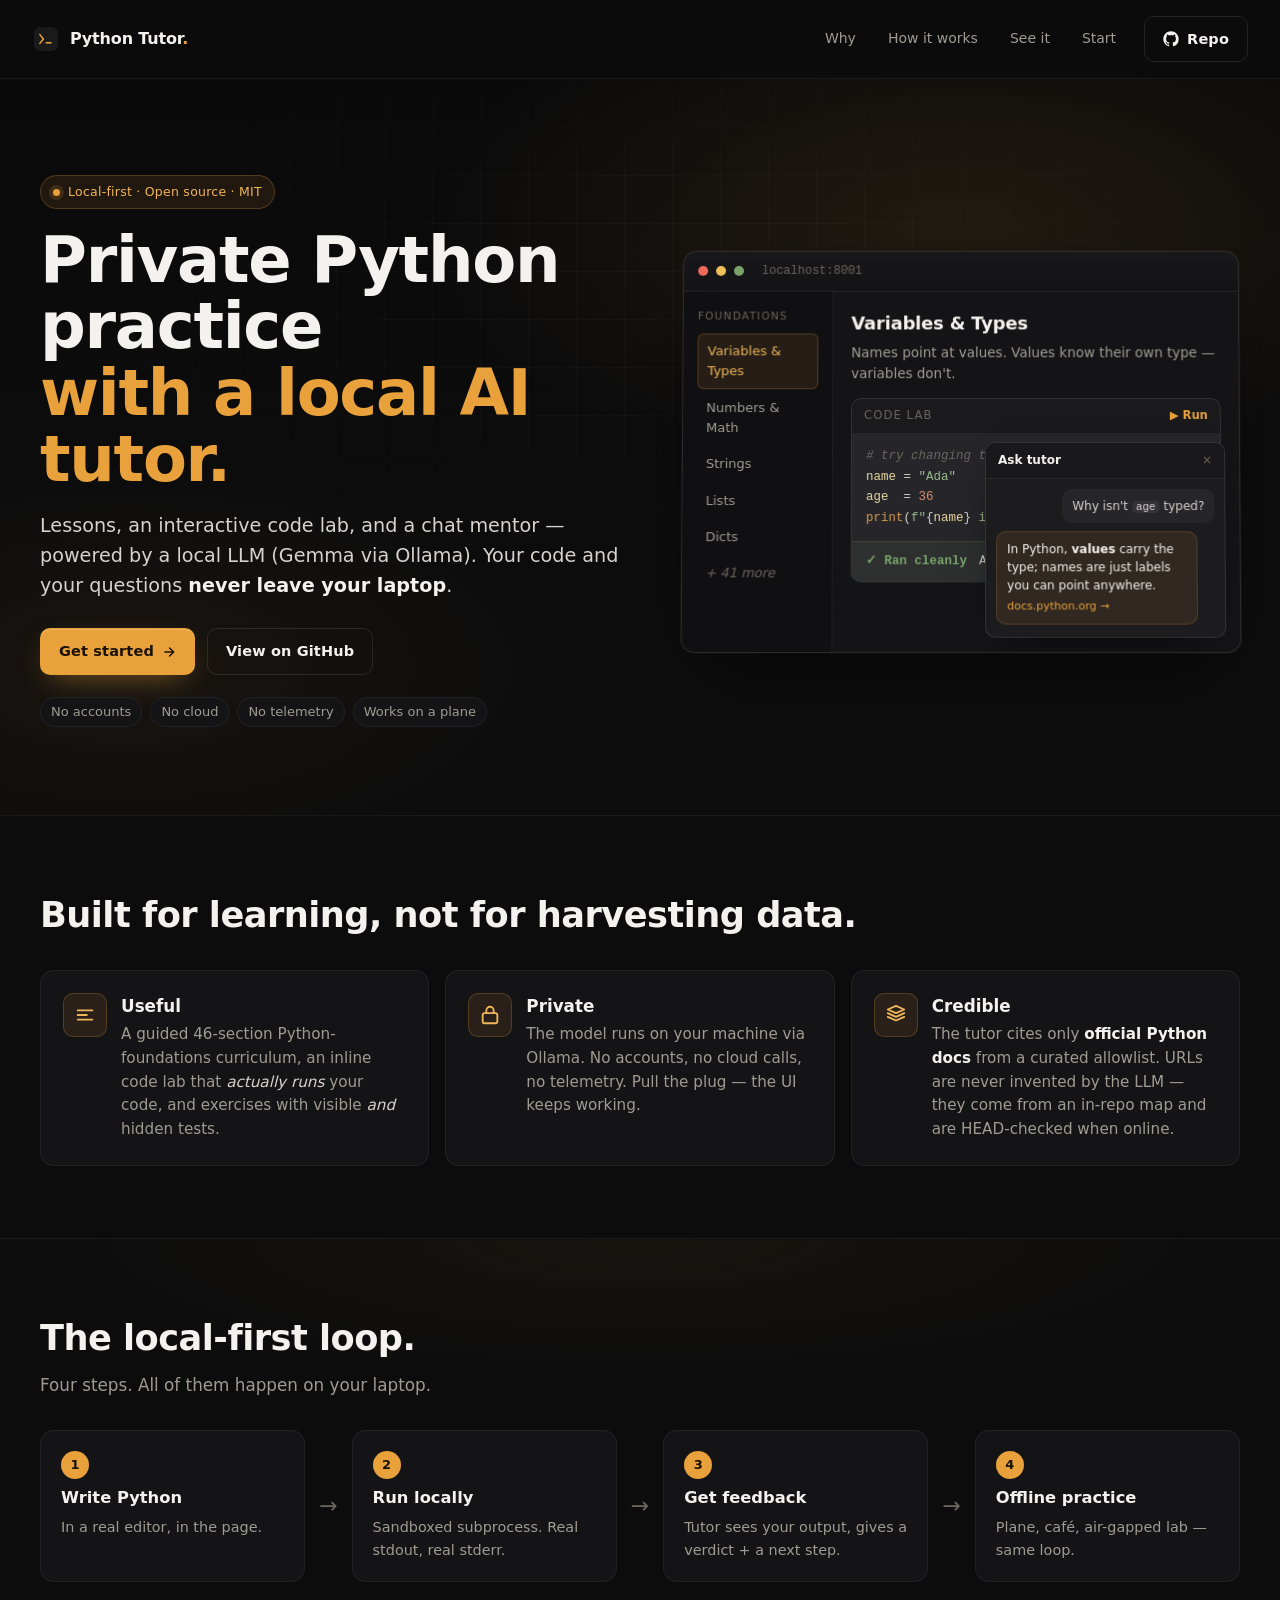
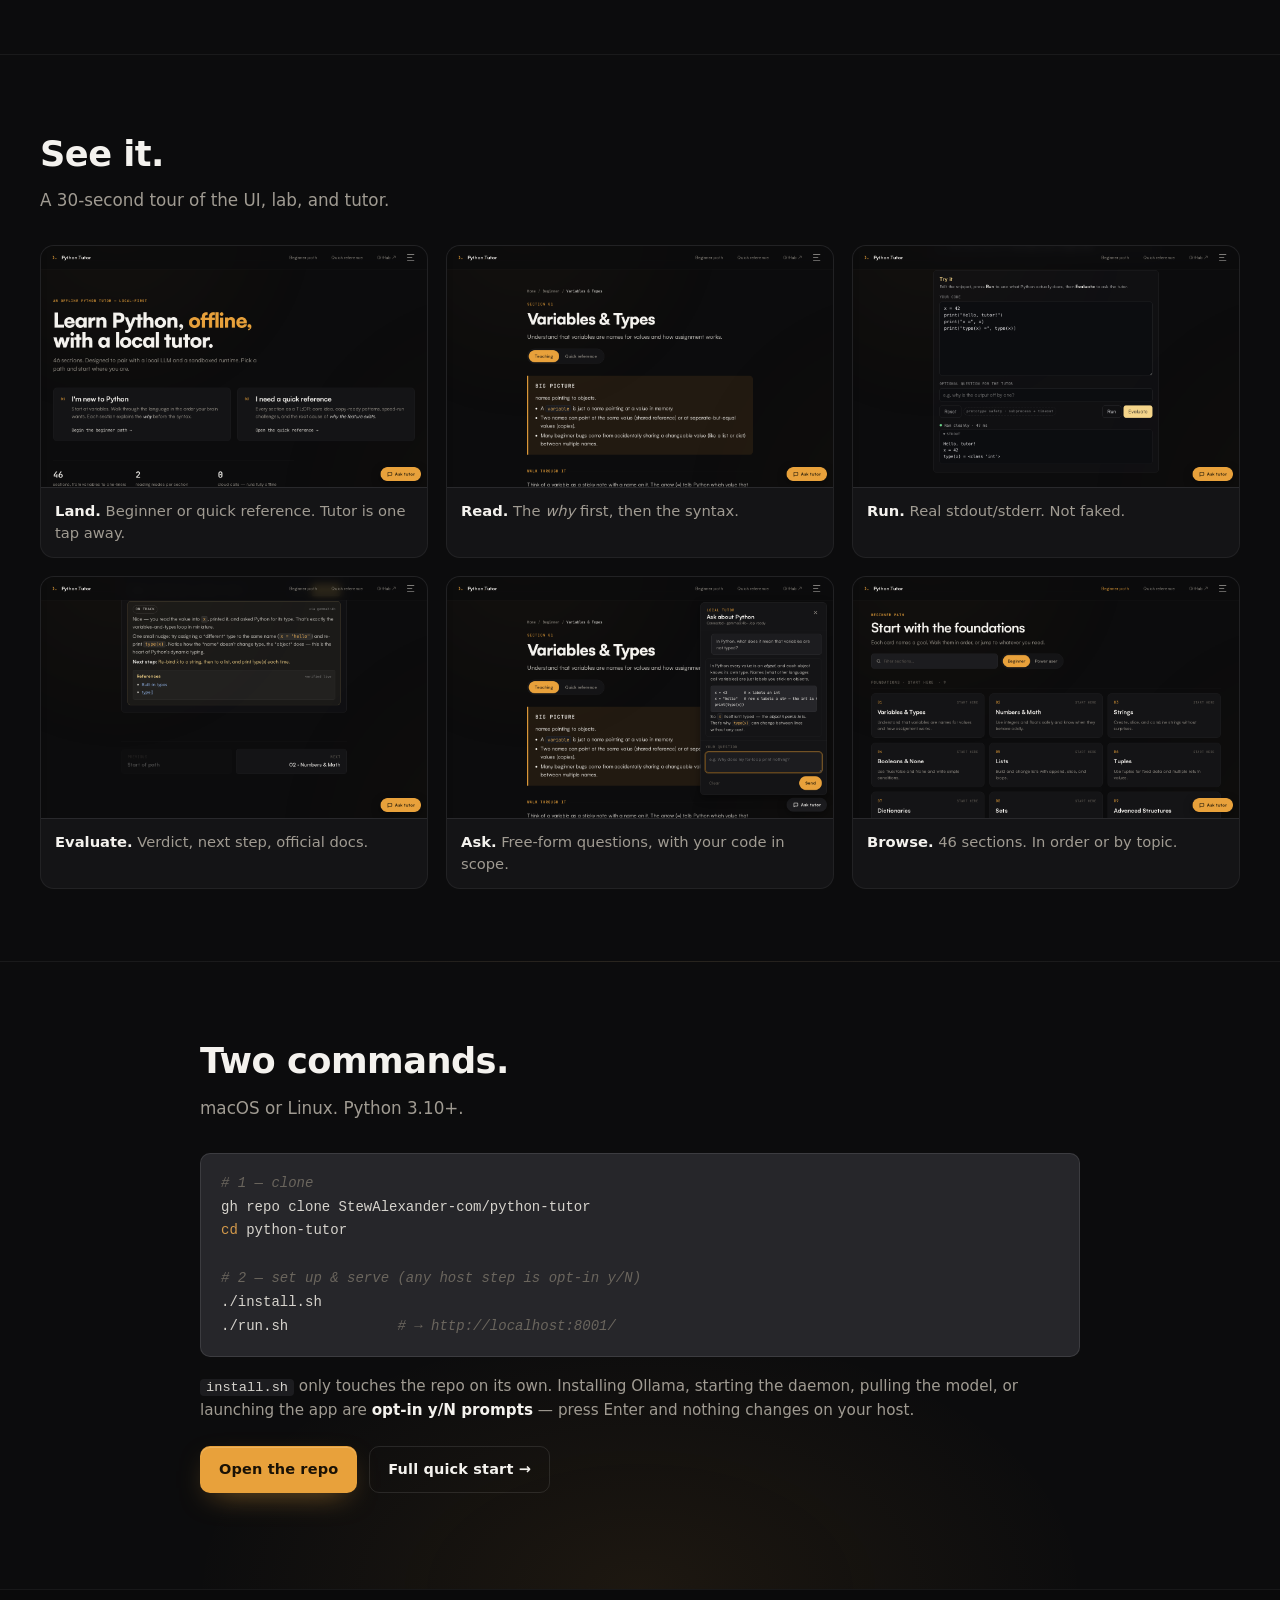
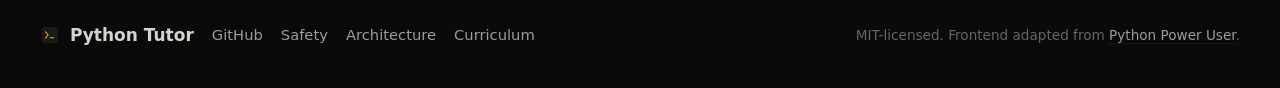
==== site/index.html @ ae6ca3c1 "feat: add static hero landing site at site/ A small static landing page that mirrors the app's dark " ====
<!doctype html>
<html lang="en">
<head>
  <meta charset="utf-8" />
  <meta name="viewport" content="width=device-width,initial-scale=1,viewport-fit=cover" />
  <title>Python Tutor — Private Python practice with a local AI tutor</title>
  <meta name="description" content="A private, offline Python tutor that runs entirely on your own machine. Lessons, an interactive code lab, and a local AI mentor — no accounts, no cloud, no telemetry." />
  <meta name="theme-color" content="#0c0c0d" />
  <link rel="icon" type="image/svg+xml" href="./assets/favicon.svg" />
  <link rel="canonical" href="https://github.com/StewAlexander-com/python-tutor" />

  <!-- Open Graph -->
  <meta property="og:type" content="website" />
  <meta property="og:title" content="Python Tutor — Private Python practice with a local AI tutor" />
  <meta property="og:description" content="Lessons, a real code lab, and an AI mentor — all on your laptop. No accounts. No cloud. No telemetry." />
  <meta property="og:image" content="./assets/og-image.png" />
  <meta property="og:image:width" content="1200" />
  <meta property="og:image:height" content="630" />
  <meta property="og:url" content="https://github.com/StewAlexander-com/python-tutor" />

  <!-- Twitter / X -->
  <meta name="twitter:card" content="summary_large_image" />
  <meta name="twitter:title" content="Python Tutor — Private Python practice with a local AI tutor" />
  <meta name="twitter:description" content="Lessons, a real code lab, and an AI mentor — all on your laptop. No accounts. No cloud. No telemetry." />
  <meta name="twitter:image" content="./assets/og-image.png" />

  <link rel="stylesheet" href="./style.css" />
</head>
<body>
  <a class="skip-link" href="#main">Skip to content</a>

  <header class="topbar">
    <a class="brand" href="#top" aria-label="Python Tutor home">
      <svg class="brand__mark" width="28" height="28" viewBox="0 0 64 64" aria-hidden="true">
        <rect x="6" y="6" width="52" height="52" rx="12" fill="#1a1a1b"/>
        <rect x="6" y="6" width="52" height="52" rx="12" fill="none" stroke="#2a2a2c" stroke-width="1"/>
        <path d="M18 22 L26 32 L18 42" fill="none" stroke="#e8a13b" stroke-width="3.5" stroke-linecap="round" stroke-linejoin="round"/>
        <rect x="31" y="39" width="14" height="3.5" rx="1" fill="#e8a13b"/>
      </svg>
      <span class="brand__name">Python Tutor<span class="brand__dot">.</span></span>
    </a>
    <nav class="topbar__nav" aria-label="Primary">
      <a class="topbar__link" href="#why">Why</a>
      <a class="topbar__link" href="#loop">How it works</a>
      <a class="topbar__link" href="#screens">See it</a>
      <a class="topbar__link" href="#start">Start</a>
    </nav>
    <a class="btn btn--ghost topbar__cta" href="https://github.com/StewAlexander-com/python-tutor" rel="noopener">
      <svg width="16" height="16" viewBox="0 0 24 24" aria-hidden="true" fill="currentColor"><path d="M12 .5C5.65.5.5 5.65.5 12c0 5.08 3.29 9.39 7.86 10.91.58.11.79-.25.79-.56v-2c-3.2.7-3.88-1.37-3.88-1.37-.52-1.32-1.27-1.67-1.27-1.67-1.04-.71.08-.7.08-.7 1.15.08 1.76 1.18 1.76 1.18 1.02 1.75 2.68 1.25 3.34.96.1-.74.4-1.25.72-1.54-2.55-.29-5.24-1.28-5.24-5.69 0-1.26.45-2.29 1.18-3.1-.12-.29-.51-1.45.11-3.03 0 0 .97-.31 3.18 1.18a11.04 11.04 0 0 1 5.8 0c2.21-1.49 3.18-1.18 3.18-1.18.62 1.58.23 2.74.11 3.03.73.81 1.18 1.84 1.18 3.1 0 4.42-2.7 5.39-5.27 5.68.41.36.78 1.05.78 2.12v3.14c0 .31.21.68.8.56A11.5 11.5 0 0 0 23.5 12C23.5 5.65 18.35.5 12 .5z"/></svg>
      <span>Repo</span>
    </a>
  </header>

  <main id="main">
    <!-- ============ HERO ============ -->
    <section id="top" class="hero">
      <div class="hero__bg" aria-hidden="true"></div>
      <div class="hero__inner">
        <div class="hero__copy">
          <div class="eyebrow">
            <span class="dot" aria-hidden="true"></span>
            <span>Local-first · Open source · MIT</span>
          </div>
          <h1 class="hero__title">
            Private Python practice<br/>
            <span class="accent">with a local AI tutor.</span>
          </h1>
          <p class="hero__lede">
            Lessons, an interactive code lab, and a chat mentor — powered by a
            local LLM (Gemma via Ollama). Your code and your questions
            <strong>never leave your laptop</strong>.
          </p>
          <div class="hero__cta">
            <a class="btn btn--primary" href="https://github.com/StewAlexander-com/python-tutor#quick-start" rel="noopener">
              <span>Get started</span>
              <svg width="14" height="14" viewBox="0 0 24 24" aria-hidden="true" fill="none" stroke="currentColor" stroke-width="2.5" stroke-linecap="round" stroke-linejoin="round"><path d="M5 12h14M13 5l7 7-7 7"/></svg>
            </a>
            <a class="btn btn--ghost" href="https://github.com/StewAlexander-com/python-tutor" rel="noopener">View on GitHub</a>
          </div>
          <ul class="hero__chips" aria-label="At a glance">
            <li>No accounts</li>
            <li>No cloud</li>
            <li>No telemetry</li>
            <li>Works on a plane</li>
          </ul>
        </div>

        <!-- Simplified app mockup, evoking the real UI -->
        <div class="hero__mock" role="img" aria-label="Python Tutor app preview: lesson, code lab with Run output, and floating tutor chat.">
          <div class="mock">
            <div class="mock__chrome">
              <span class="mock__dot mock__dot--r"></span>
              <span class="mock__dot mock__dot--y"></span>
              <span class="mock__dot mock__dot--g"></span>
              <span class="mock__url">localhost:8001</span>
            </div>
            <div class="mock__body">
              <aside class="mock__side">
                <div class="mock__side-title">Foundations</div>
                <ul class="mock__list">
                  <li class="is-active">Variables &amp; Types</li>
                  <li>Numbers &amp; Math</li>
                  <li>Strings</li>
                  <li>Lists</li>
                  <li>Dicts</li>
                  <li class="is-muted">+ 41 more</li>
                </ul>
              </aside>
              <section class="mock__main">
                <h3 class="mock__h">Variables &amp; Types</h3>
                <p class="mock__p">Names point at values. Values know their own type — variables don't.</p>
                <div class="mock__lab">
                  <div class="mock__lab-head">
                    <span class="mock__tag">code lab</span>
                    <span class="mock__run">▶ Run</span>
                  </div>
                  <pre class="mock__code"><span class="t-com"># try changing the value</span>
<span class="t-fn">name</span> = <span class="t-str">"Ada"</span>
<span class="t-fn">age</span>  = <span class="t-num">36</span>
<span class="t-kw">print</span>(<span class="t-str">f"</span>{<span class="t-fn">name</span>}<span class="t-str"> is </span>{<span class="t-fn">age</span>}<span class="t-str">"</span>)</pre>
                  <div class="mock__out">
                    <span class="mock__ok">✓ Ran cleanly</span>
                    <code>Ada is 36</code>
                  </div>
                </div>
              </section>
              <div class="mock__chat" aria-hidden="true">
                <div class="mock__chat-head">
                  <span class="mock__chat-title">Ask tutor</span>
                  <span class="mock__chat-x">×</span>
                </div>
                <div class="mock__chat-body">
                  <div class="mock__bubble mock__bubble--you">Why isn't <code>age</code> typed?</div>
                  <div class="mock__bubble mock__bubble--bot">In Python, <strong>values</strong> carry the type; names are just labels you can point anywhere. <a class="mock__cite">docs.python.org →</a></div>
                </div>
              </div>
            </div>
          </div>
        </div>
      </div>
    </section>

    <!-- ============ WHY (useful / private / credible) ============ -->
    <section id="why" class="rows">
      <div class="rows__inner">
        <h2 class="section__title">Built for learning, not for harvesting data.</h2>
        <ul class="rows__list">
          <li class="row">
            <div class="row__icon" aria-hidden="true">
              <svg width="22" height="22" viewBox="0 0 24 24" fill="none" stroke="currentColor" stroke-width="2" stroke-linecap="round" stroke-linejoin="round"><path d="M4 7h16M4 12h10M4 17h16"/></svg>
            </div>
            <div class="row__text">
              <h3>Useful</h3>
              <p>A guided 46-section Python-foundations curriculum, an inline code lab that <em>actually runs</em> your code, and exercises with visible <em>and</em> hidden tests.</p>
            </div>
          </li>
          <li class="row">
            <div class="row__icon" aria-hidden="true">
              <svg width="22" height="22" viewBox="0 0 24 24" fill="none" stroke="currentColor" stroke-width="2" stroke-linecap="round" stroke-linejoin="round"><rect x="4" y="10" width="16" height="11" rx="2"/><path d="M8 10V7a4 4 0 0 1 8 0v3"/></svg>
            </div>
            <div class="row__text">
              <h3>Private</h3>
              <p>The model runs on your machine via Ollama. No accounts, no cloud calls, no telemetry. Pull the plug — the UI keeps working.</p>
            </div>
          </li>
          <li class="row">
            <div class="row__icon" aria-hidden="true">
              <svg width="22" height="22" viewBox="0 0 24 24" fill="none" stroke="currentColor" stroke-width="2" stroke-linecap="round" stroke-linejoin="round"><path d="M12 2l9 4-9 4-9-4 9-4z"/><path d="M3 10l9 4 9-4"/><path d="M3 14l9 4 9-4"/></svg>
            </div>
            <div class="row__text">
              <h3>Credible</h3>
              <p>The tutor cites only <strong>official Python docs</strong> from a curated allowlist. URLs are never invented by the LLM — they come from an in-repo map and are HEAD-checked when online.</p>
            </div>
          </li>
        </ul>
      </div>
    </section>

    <!-- ============ LOCAL-FIRST LOOP ============ -->
    <section id="loop" class="loop">
      <div class="loop__inner">
        <h2 class="section__title">The local-first loop.</h2>
        <p class="section__lede">Four steps. All of them happen on your laptop.</p>
        <ol class="loop__steps">
          <li class="step">
            <span class="step__num">1</span>
            <span class="step__label">Write Python</span>
            <span class="step__sub">In a real editor, in the page.</span>
          </li>
          <li class="step__arrow" aria-hidden="true">→</li>
          <li class="step">
            <span class="step__num">2</span>
            <span class="step__label">Run locally</span>
            <span class="step__sub">Sandboxed subprocess. Real stdout, real stderr.</span>
          </li>
          <li class="step__arrow" aria-hidden="true">→</li>
          <li class="step">
            <span class="step__num">3</span>
            <span class="step__label">Get feedback</span>
            <span class="step__sub">Tutor sees your output, gives a verdict + a next step.</span>
          </li>
          <li class="step__arrow" aria-hidden="true">→</li>
          <li class="step">
            <span class="step__num">4</span>
            <span class="step__label">Offline practice</span>
            <span class="step__sub">Plane, café, air-gapped lab — same loop.</span>
          </li>
        </ol>
      </div>
    </section>

    <!-- ============ SCREENS ============ -->
    <section id="screens" class="screens">
      <div class="screens__inner">
        <h2 class="section__title">See it.</h2>
        <p class="section__lede">A 30-second tour of the UI, lab, and tutor.</p>
        <div class="screens__grid">
          <figure class="shot">
            <img loading="lazy" src="./assets/screenshots/01-home.png" alt="Landing page with two learning paths." />
            <figcaption><strong>Land.</strong> Beginner or quick reference. Tutor is one tap away.</figcaption>
          </figure>
          <figure class="shot">
            <img loading="lazy" src="./assets/screenshots/03-section-view.png" alt="Variables & Types lesson in Teaching mode." />
            <figcaption><strong>Read.</strong> The <i>why</i> first, then the syntax.</figcaption>
          </figure>
          <figure class="shot">
            <img loading="lazy" src="./assets/screenshots/04-code-lab-run.png" alt="Inline code lab with a Python program and a 'Ran cleanly' output." />
            <figcaption><strong>Run.</strong> Real stdout/stderr. Not faked.</figcaption>
          </figure>
          <figure class="shot">
            <img loading="lazy" src="./assets/screenshots/05-evaluate-feedback.png" alt="Tutor evaluation with verdict, next step, and Python docs references." />
            <figcaption><strong>Evaluate.</strong> Verdict, next step, official docs.</figcaption>
          </figure>
          <figure class="shot">
            <img loading="lazy" src="./assets/screenshots/06-tutor-chat.png" alt="Floating chat panel mid-conversation about Python variables." />
            <figcaption><strong>Ask.</strong> Free-form questions, with your code in scope.</figcaption>
          </figure>
          <figure class="shot">
            <img loading="lazy" src="./assets/screenshots/02-lesson-browser.png" alt="Lesson browser with 46 sections, filterable." />
            <figcaption><strong>Browse.</strong> 46 sections. In order or by topic.</figcaption>
          </figure>
        </div>
      </div>
    </section>

    <!-- ============ TWO-COMMAND START ============ -->
    <section id="start" class="start">
      <div class="start__inner">
        <h2 class="section__title">Two commands.</h2>
        <p class="section__lede">macOS or Linux. Python 3.10+.</p>
        <div class="start__code">
          <pre><code><span class="t-com"># 1 — clone</span>
gh repo clone StewAlexander-com/python-tutor
<span class="t-kw">cd</span> python-tutor

<span class="t-com"># 2 — set up &amp; serve (any host step is opt-in y/N)</span>
./install.sh
./run.sh             <span class="t-com"># → http://localhost:8001/</span></code></pre>
        </div>
        <p class="start__note">
          <code>install.sh</code> only touches the repo on its own. Installing
          Ollama, starting the daemon, pulling the model, or launching the app
          are <strong>opt-in y/N prompts</strong> — press Enter and nothing
          changes on your host.
        </p>
        <div class="start__cta">
          <a class="btn btn--primary" href="https://github.com/StewAlexander-com/python-tutor" rel="noopener">Open the repo</a>
          <a class="btn btn--ghost" href="https://github.com/StewAlexander-com/python-tutor#quick-start" rel="noopener">Full quick start →</a>
        </div>
      </div>
    </section>
  </main>

  <footer class="foot">
    <div class="foot__inner">
      <div class="foot__brand">
        <svg width="20" height="20" viewBox="0 0 64 64" aria-hidden="true">
          <rect x="6" y="6" width="52" height="52" rx="12" fill="#1a1a1b"/>
          <path d="M18 22 L26 32 L18 42" fill="none" stroke="#e8a13b" stroke-width="3.5" stroke-linecap="round" stroke-linejoin="round"/>
          <rect x="31" y="39" width="14" height="3.5" rx="1" fill="#e8a13b"/>
        </svg>
        <span>Python Tutor</span>
      </div>
      <nav class="foot__nav" aria-label="Footer">
        <a href="https://github.com/StewAlexander-com/python-tutor" rel="noopener">GitHub</a>
        <a href="https://github.com/StewAlexander-com/python-tutor#a-word-on-safety" rel="noopener">Safety</a>
        <a href="https://github.com/StewAlexander-com/python-tutor/blob/main/docs/architecture.md" rel="noopener">Architecture</a>
        <a href="https://github.com/StewAlexander-com/python-tutor/blob/main/curriculum/python-foundations.md" rel="noopener">Curriculum</a>
      </nav>
      <p class="foot__note">MIT-licensed. Frontend adapted from <a href="https://github.com/StewAlexander-com/Python-Power-User" rel="noopener">Python Power User</a>.</p>
    </div>
  </footer>
</body>
</html>
---- site/style.css ----
/* =========================================================
   Python Tutor — Hero landing page
   Dark local-first aesthetic. Amber accent.
   Tokens mirror frontend/base.css so the landing reads as
   the same product as the app.
   ========================================================= */

:root {
  --bg-0: #0c0c0d;
  --bg-1: #141416;
  --bg-2: #1c1c1f;
  --bg-3: #26262a;
  --ink-0: #f4f2ee;
  --ink-1: #d6d3cd;
  --ink-2: #a09b92;
  --ink-3: #6a655d;
  --line-1: rgba(255,255,255,0.06);
  --line-2: rgba(255,255,255,0.10);
  --amber: #e8a13b;
  --amber-soft: #f1b55a;
  --amber-deep: #b87a22;
  --amber-wash: rgba(232,161,59,0.10);
  --leaf: #7aa36b;

  --t-kw: #d49a4b;
  --t-builtin: #c8b88a;
  --t-str: #9ab88d;
  --t-num: #d98f6c;
  --t-com: #6a655d;
  --t-fn: #e8d9a1;

  --font-sans: -apple-system, BlinkMacSystemFont, 'Segoe UI', Inter, system-ui, sans-serif;
  --font-mono: ui-monospace, SFMono-Regular, 'JetBrains Mono', Menlo, Consolas, monospace;

  --r-sm: 6px;
  --r-md: 10px;
  --r-lg: 14px;
  --r-xl: 20px;
  --r-pill: 999px;

  --page-max: 1200px;
  --ease: cubic-bezier(0.2, 0.7, 0.2, 1);
}

*, *::before, *::after { box-sizing: border-box; }
html { -webkit-text-size-adjust: 100%; text-size-adjust: 100%; scroll-behavior: smooth; }
body {
  margin: 0;
  background: var(--bg-0);
  color: var(--ink-1);
  font-family: var(--font-sans);
  font-size: 17px;
  line-height: 1.55;
  -webkit-font-smoothing: antialiased;
  -moz-osx-font-smoothing: grayscale;
  text-rendering: optimizeLegibility;
}
img { max-width: 100%; height: auto; display: block; }
a { color: var(--amber); text-decoration: none; }
a:hover { color: var(--amber-soft); }
h1, h2, h3, h4, p { margin: 0; }
ul, ol { margin: 0; padding: 0; list-style: none; }
::selection { background: var(--amber-wash); color: var(--ink-0); }

.skip-link {
  position: absolute; left: -9999px;
}
.skip-link:focus {
  left: 12px; top: 12px;
  background: var(--bg-1); color: var(--ink-0);
  padding: 8px 12px; border-radius: var(--r-sm);
  z-index: 100;
}

/* ============ TOPBAR ============ */
.topbar {
  position: sticky; top: 0; z-index: 40;
  display: grid;
  grid-template-columns: auto 1fr auto;
  align-items: center;
  gap: 16px;
  padding: 14px 24px;
  background: color-mix(in oklab, var(--bg-0) 85%, transparent);
  backdrop-filter: saturate(140%) blur(14px);
  -webkit-backdrop-filter: saturate(140%) blur(14px);
  border-bottom: 1px solid var(--line-1);
}
.brand {
  display: inline-flex; align-items: center; gap: 10px;
  color: var(--ink-0); font-weight: 700; letter-spacing: -0.01em;
}
.brand__mark { width: 28px; height: 28px; flex-shrink: 0; }
.brand__name { font-size: 16px; }
.brand__dot { color: var(--amber); }
.topbar__nav { display: none; gap: 8px; justify-self: end; align-items: center; }
.topbar__link {
  color: var(--ink-2); font-size: 14px;
  padding: 8px 12px; border-radius: var(--r-sm);
  transition: color 140ms var(--ease), background 140ms var(--ease);
}
.topbar__link:hover { color: var(--ink-0); background: var(--bg-2); }
.topbar__cta { justify-self: end; }
@media (min-width: 760px) {
  .topbar { padding: 16px 32px; }
  .topbar__nav { display: inline-flex; }
}

/* ============ BUTTONS ============ */
.btn {
  display: inline-flex; align-items: center; gap: 8px;
  padding: 11px 18px; border-radius: var(--r-md);
  font-weight: 600; font-size: 14.5px; letter-spacing: 0.01em;
  border: 1px solid transparent; cursor: pointer;
  transition: transform 140ms var(--ease), background 140ms var(--ease),
              color 140ms var(--ease), border-color 140ms var(--ease),
              box-shadow 240ms var(--ease);
}
.btn--primary {
  background: var(--amber); color: #1a1206;
  box-shadow: 0 1px 0 rgba(255,255,255,0.18) inset,
              0 10px 30px -12px rgba(232,161,59,0.6);
}
.btn--primary:hover { background: var(--amber-soft); color: #1a1206; transform: translateY(-1px); }
.btn--ghost {
  background: transparent; color: var(--ink-0);
  border-color: var(--line-2);
}
.btn--ghost:hover { background: var(--bg-2); color: var(--ink-0); border-color: var(--line-2); }

/* ============ HERO ============ */
.hero {
  position: relative;
  padding: 64px 24px 56px;
  overflow: hidden;
}
.hero__bg {
  position: absolute; inset: 0; pointer-events: none;
  background:
    radial-gradient(60% 50% at 75% 20%, rgba(232,161,59,0.10), transparent 70%),
    radial-gradient(50% 40% at 10% 80%, rgba(232,161,59,0.06), transparent 70%),
    linear-gradient(180deg, #0a0a0b 0%, var(--bg-0) 60%);
}
.hero__bg::after {
  content: "";
  position: absolute; inset: 0;
  background-image:
    linear-gradient(rgba(255,255,255,0.025) 1px, transparent 1px),
    linear-gradient(90deg, rgba(255,255,255,0.025) 1px, transparent 1px);
  background-size: 48px 48px;
  mask-image: radial-gradient(60% 50% at 50% 30%, #000 30%, transparent 80%);
  -webkit-mask-image: radial-gradient(60% 50% at 50% 30%, #000 30%, transparent 80%);
}
.hero__inner {
  position: relative;
  max-width: var(--page-max);
  margin: 0 auto;
  display: grid;
  grid-template-columns: 1fr;
  gap: 48px;
  align-items: center;
}
@media (min-width: 980px) {
  .hero { padding: 96px 32px 88px; }
  .hero__inner { grid-template-columns: minmax(0, 1.05fr) minmax(0, 1fr); gap: 56px; }
}
.eyebrow {
  display: inline-flex; align-items: center; gap: 8px;
  padding: 6px 12px; border-radius: var(--r-pill);
  background: var(--amber-wash);
  border: 1px solid rgba(232,161,59,0.25);
  color: var(--amber-soft);
  font-size: 12.5px; letter-spacing: 0.02em;
  margin-bottom: 18px;
}
.eyebrow .dot {
  width: 7px; height: 7px; border-radius: 50%;
  background: var(--amber);
  box-shadow: 0 0 0 4px rgba(232,161,59,0.15);
}
.hero__title {
  font-size: clamp(2.2rem, 5.8vw, 4rem);
  line-height: 1.04;
  letter-spacing: -0.02em;
  color: var(--ink-0);
  font-weight: 800;
  margin-bottom: 18px;
}
.hero__title .accent { color: var(--amber); }
.hero__lede {
  font-size: clamp(1.05rem, 1.5vw, 1.2rem);
  color: var(--ink-1);
  max-width: 56ch;
  margin-bottom: 28px;
}
.hero__lede strong { color: var(--ink-0); font-weight: 600; }
.hero__cta { display: flex; gap: 12px; flex-wrap: wrap; margin-bottom: 22px; }
.hero__chips {
  display: flex; flex-wrap: wrap; gap: 8px;
  font-size: 13px; color: var(--ink-2);
}
.hero__chips li {
  padding: 4px 10px; border-radius: var(--r-pill);
  background: var(--bg-1);
  border: 1px solid var(--line-1);
}

/* ============ MOCK APP ============ */
.hero__mock { perspective: 1400px; }
.mock {
  background: var(--bg-1);
  border: 1px solid var(--line-2);
  border-radius: var(--r-lg);
  box-shadow:
    0 1px 0 rgba(255,255,255,0.04) inset,
    0 30px 80px -30px rgba(0,0,0,0.75),
    0 0 0 1px rgba(232,161,59,0.05);
  overflow: hidden;
  transform: rotateX(2deg);
}
.mock__chrome {
  display: flex; align-items: center; gap: 8px;
  padding: 10px 14px;
  background: linear-gradient(180deg, #18181a, #131315);
  border-bottom: 1px solid var(--line-1);
}
.mock__dot { width: 10px; height: 10px; border-radius: 50%; }
.mock__dot--r { background: #ef6a5a; }
.mock__dot--y { background: #efc05a; }
.mock__dot--g { background: #7aa36b; }
.mock__url {
  margin-left: 10px; font-family: var(--font-mono);
  font-size: 12px; color: var(--ink-3);
}
.mock__body {
  position: relative;
  display: grid;
  grid-template-columns: 150px 1fr;
  min-height: 360px;
}
.mock__side {
  padding: 16px 14px;
  background: #101012;
  border-right: 1px solid var(--line-1);
}
.mock__side-title {
  text-transform: uppercase;
  font-size: 10.5px; letter-spacing: 0.12em;
  color: var(--ink-3);
  margin-bottom: 10px;
}
.mock__list li {
  font-size: 13px; color: var(--ink-2);
  padding: 7px 9px; border-radius: var(--r-sm);
  margin-bottom: 2px;
}
.mock__list li.is-active {
  background: var(--amber-wash);
  color: var(--amber-soft);
  border: 1px solid rgba(232,161,59,0.22);
}
.mock__list li.is-muted { color: var(--ink-3); font-style: italic; }
.mock__main { padding: 18px 18px 22px; min-width: 0; }
.mock__h {
  font-size: 18px; color: var(--ink-0); font-weight: 700;
  margin-bottom: 6px; letter-spacing: -0.01em;
}
.mock__p { font-size: 13.5px; color: var(--ink-2); margin-bottom: 14px; }
.mock__lab {
  border: 1px solid var(--line-1);
  border-radius: var(--r-md);
  background: var(--bg-3);
  overflow: hidden;
}
.mock__lab-head {
  display: flex; justify-content: space-between; align-items: center;
  padding: 8px 12px;
  background: #1a1a1c;
  border-bottom: 1px solid var(--line-1);
  font-size: 11.5px;
}
.mock__tag {
  color: var(--ink-3); text-transform: uppercase; letter-spacing: 0.1em;
}
.mock__run { color: var(--amber); font-weight: 600; }
.mock__code {
  margin: 0;
  padding: 12px 14px;
  font-family: var(--font-mono);
  font-size: 12.5px;
  line-height: 1.65;
  color: var(--ink-1);
  white-space: pre-wrap;
  overflow-x: auto;
}
.mock__code .t-com { color: var(--t-com); font-style: italic; }
.mock__code .t-kw { color: var(--t-kw); }
.mock__code .t-fn { color: var(--t-fn); }
.mock__code .t-str { color: var(--t-str); }
.mock__code .t-num { color: var(--t-num); }
.mock__out {
  display: flex; align-items: center; gap: 12px;
  padding: 10px 14px;
  background: rgba(122,163,107,0.08);
  border-top: 1px solid rgba(122,163,107,0.18);
  font-family: var(--font-mono);
  font-size: 12.5px;
}
.mock__ok { color: var(--leaf); font-weight: 600; }
.mock__out code { color: var(--ink-1); }
.mock__chat {
  position: absolute;
  right: 14px; bottom: 14px;
  width: 240px;
  background: var(--bg-2);
  border: 1px solid var(--line-2);
  border-radius: var(--r-md);
  box-shadow: 0 18px 40px -18px rgba(0,0,0,0.7);
  overflow: hidden;
  display: none;
}
@media (min-width: 540px) { .mock__chat { display: block; } }
.mock__chat-head {
  display: flex; justify-content: space-between; align-items: center;
  padding: 8px 12px;
  background: #19191c;
  border-bottom: 1px solid var(--line-1);
  font-size: 12px;
}
.mock__chat-title { color: var(--ink-0); font-weight: 600; }
.mock__chat-x { color: var(--ink-3); }
.mock__chat-body { padding: 10px 10px 12px; display: grid; gap: 8px; }
.mock__bubble {
  font-size: 12px; line-height: 1.5;
  padding: 8px 10px; border-radius: 10px;
}
.mock__bubble code {
  font-family: var(--font-mono);
  background: rgba(255,255,255,0.06);
  padding: 0 4px; border-radius: 4px; font-size: 11px;
}
.mock__bubble--you {
  background: var(--bg-3); color: var(--ink-1);
  justify-self: end; max-width: 80%;
}
.mock__bubble--bot {
  background: var(--amber-wash);
  color: var(--ink-0);
  border: 1px solid rgba(232,161,59,0.18);
  max-width: 92%;
}
.mock__cite {
  display: inline-block; margin-top: 4px;
  color: var(--amber); font-size: 11px;
}

@media (max-width: 520px) {
  .mock__body { grid-template-columns: 1fr; }
  .mock__side { display: none; }
}

/* ============ SECTION SHELL ============ */
.section__title {
  font-size: clamp(1.6rem, 3vw, 2.2rem);
  letter-spacing: -0.015em;
  color: var(--ink-0);
  font-weight: 700;
  margin-bottom: 6px;
}
.section__lede {
  color: var(--ink-2);
  font-size: 1.05rem;
  margin-bottom: 32px;
  max-width: 56ch;
}

/* ============ ROWS (useful / private / credible) ============ */
.rows { padding: 72px 24px; border-top: 1px solid var(--line-1); }
.rows__inner { max-width: var(--page-max); margin: 0 auto; }
.rows__list { display: grid; gap: 16px; margin-top: 28px; }
@media (min-width: 820px) {
  .rows__list { grid-template-columns: repeat(3, 1fr); }
}
.row {
  background: var(--bg-1);
  border: 1px solid var(--line-1);
  border-radius: var(--r-lg);
  padding: 22px 22px 24px;
  display: grid;
  grid-template-columns: 44px 1fr;
  gap: 14px;
  align-items: start;
  transition: border-color 240ms var(--ease), transform 240ms var(--ease);
}
.row:hover { border-color: rgba(232,161,59,0.25); transform: translateY(-2px); }
.row__icon {
  width: 44px; height: 44px;
  display: grid; place-items: center;
  background: var(--amber-wash);
  color: var(--amber-soft);
  border-radius: var(--r-md);
  border: 1px solid rgba(232,161,59,0.22);
}
.row__text h3 {
  font-size: 1.05rem;
  color: var(--ink-0);
  font-weight: 700;
  margin-bottom: 4px;
}
.row__text p {
  font-size: 0.95rem;
  color: var(--ink-2);
  line-height: 1.55;
}
.row__text em { color: var(--ink-1); font-style: italic; }
.row__text strong { color: var(--ink-0); }

/* ============ LOOP ============ */
.loop {
  padding: 72px 24px;
  border-top: 1px solid var(--line-1);
  background:
    radial-gradient(70% 50% at 50% 0%, rgba(232,161,59,0.05), transparent 70%),
    var(--bg-0);
}
.loop__inner { max-width: var(--page-max); margin: 0 auto; }
.loop__steps {
  display: grid;
  grid-template-columns: 1fr;
  gap: 14px;
  margin-top: 18px;
}
@media (min-width: 820px) {
  .loop__steps {
    grid-template-columns: 1fr auto 1fr auto 1fr auto 1fr;
    align-items: stretch;
  }
}
.step {
  display: grid;
  grid-template-rows: auto auto 1fr;
  gap: 6px;
  padding: 20px;
  background: var(--bg-1);
  border: 1px solid var(--line-1);
  border-radius: var(--r-lg);
}
.step__num {
  width: 28px; height: 28px;
  display: grid; place-items: center;
  border-radius: 50%;
  background: var(--amber);
  color: #1a1206;
  font-weight: 800; font-size: 13px;
}
.step__label {
  color: var(--ink-0); font-weight: 700; font-size: 1.02rem;
}
.step__sub { color: var(--ink-2); font-size: 0.9rem; }
.step__arrow {
  display: none;
  align-self: center; justify-self: center;
  color: var(--ink-3); font-size: 22px;
}
@media (min-width: 820px) { .step__arrow { display: block; } }

/* ============ SCREENS ============ */
.screens {
  padding: 72px 24px;
  border-top: 1px solid var(--line-1);
}
.screens__inner { max-width: var(--page-max); margin: 0 auto; }
.screens__grid {
  display: grid;
  grid-template-columns: 1fr;
  gap: 18px;
}
@media (min-width: 700px) {
  .screens__grid { grid-template-columns: repeat(2, 1fr); }
}
@media (min-width: 1024px) {
  .screens__grid { grid-template-columns: repeat(3, 1fr); }
}
.shot {
  margin: 0;
  background: var(--bg-1);
  border: 1px solid var(--line-1);
  border-radius: var(--r-lg);
  overflow: hidden;
  transition: border-color 240ms var(--ease), transform 240ms var(--ease);
}
.shot:hover { border-color: rgba(232,161,59,0.30); transform: translateY(-2px); }
.shot img {
  width: 100%; aspect-ratio: 16/10; object-fit: cover;
  border-bottom: 1px solid var(--line-1);
  background: var(--bg-2);
}
.shot figcaption {
  padding: 12px 14px;
  font-size: 0.92rem;
  color: var(--ink-2);
}
.shot figcaption strong { color: var(--ink-0); font-weight: 600; }

/* ============ START ============ */
.start {
  padding: 72px 24px 96px;
  border-top: 1px solid var(--line-1);
  background:
    radial-gradient(50% 60% at 50% 100%, rgba(232,161,59,0.08), transparent 70%),
    var(--bg-0);
}
.start__inner { max-width: 880px; margin: 0 auto; text-align: left; }
.start__code {
  margin-top: 8px;
  background: var(--bg-3);
  border: 1px solid var(--line-2);
  border-radius: var(--r-md);
  overflow: hidden;
}
.start__code pre {
  margin: 0;
  padding: 18px 20px;
  font-family: var(--font-mono);
  font-size: 14px;
  line-height: 1.7;
  color: var(--ink-1);
  overflow-x: auto;
}
.start__code .t-com { color: var(--t-com); font-style: italic; }
.start__code .t-kw { color: var(--t-kw); }
.start__note {
  margin-top: 18px;
  color: var(--ink-2);
  font-size: 0.95rem;
}
.start__note code {
  font-family: var(--font-mono);
  background: var(--bg-2);
  padding: 1px 6px; border-radius: 4px;
  color: var(--ink-1); font-size: 0.9em;
}
.start__note strong { color: var(--ink-0); }
.start__cta {
  margin-top: 24px;
  display: flex; gap: 12px; flex-wrap: wrap;
}

/* ============ FOOT ============ */
.foot {
  border-top: 1px solid var(--line-1);
  background: #0a0a0b;
  padding: 32px 24px 40px;
}
.foot__inner {
  max-width: var(--page-max);
  margin: 0 auto;
  display: grid;
  gap: 18px;
}
@media (min-width: 760px) {
  .foot__inner {
    grid-template-columns: auto 1fr auto;
    align-items: center;
  }
}
.foot__brand {
  display: inline-flex; align-items: center; gap: 10px;
  color: var(--ink-1); font-weight: 600;
}
.foot__nav {
  display: flex; gap: 18px; flex-wrap: wrap;
}
.foot__nav a { color: var(--ink-2); font-size: 0.92rem; }
.foot__nav a:hover { color: var(--ink-0); }
.foot__note {
  color: var(--ink-3);
  font-size: 0.85rem;
}
.foot__note a { color: var(--ink-2); border-bottom: 1px dotted var(--line-2); }
.foot__note a:hover { color: var(--ink-0); }
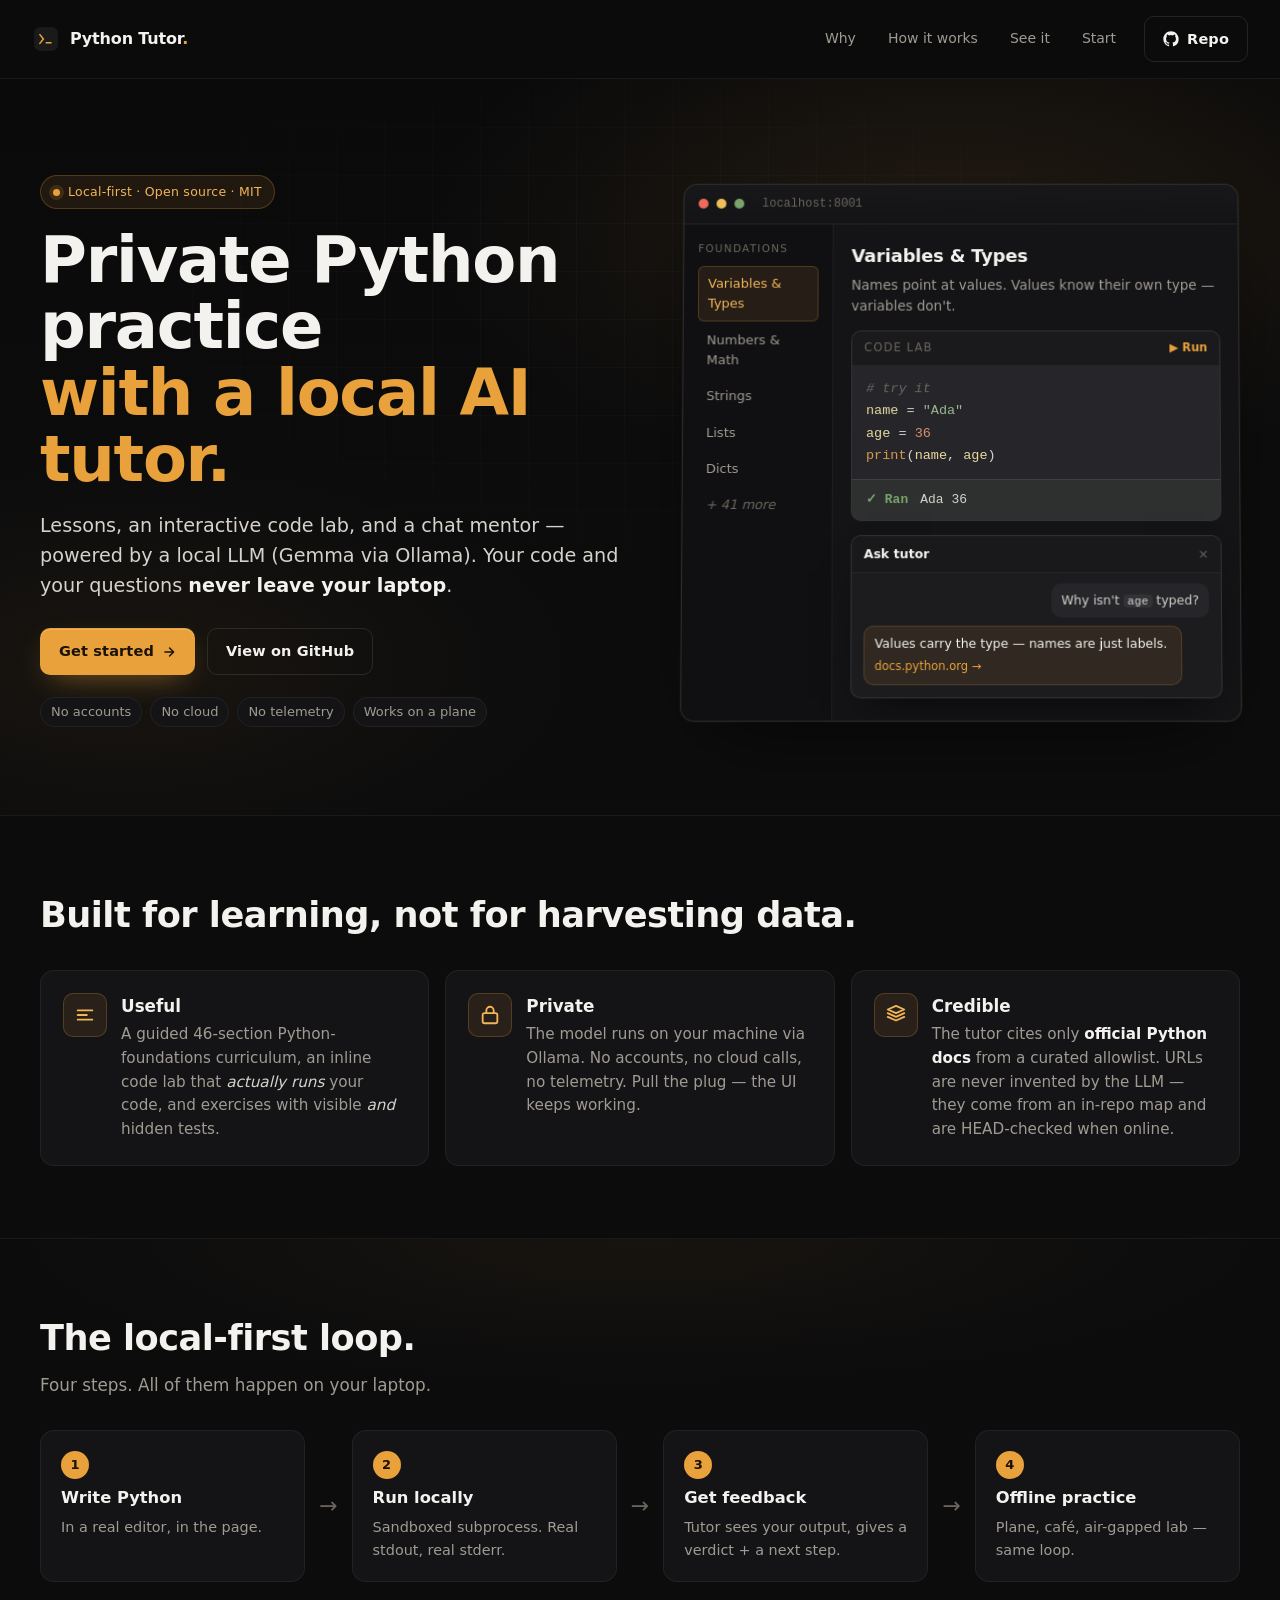
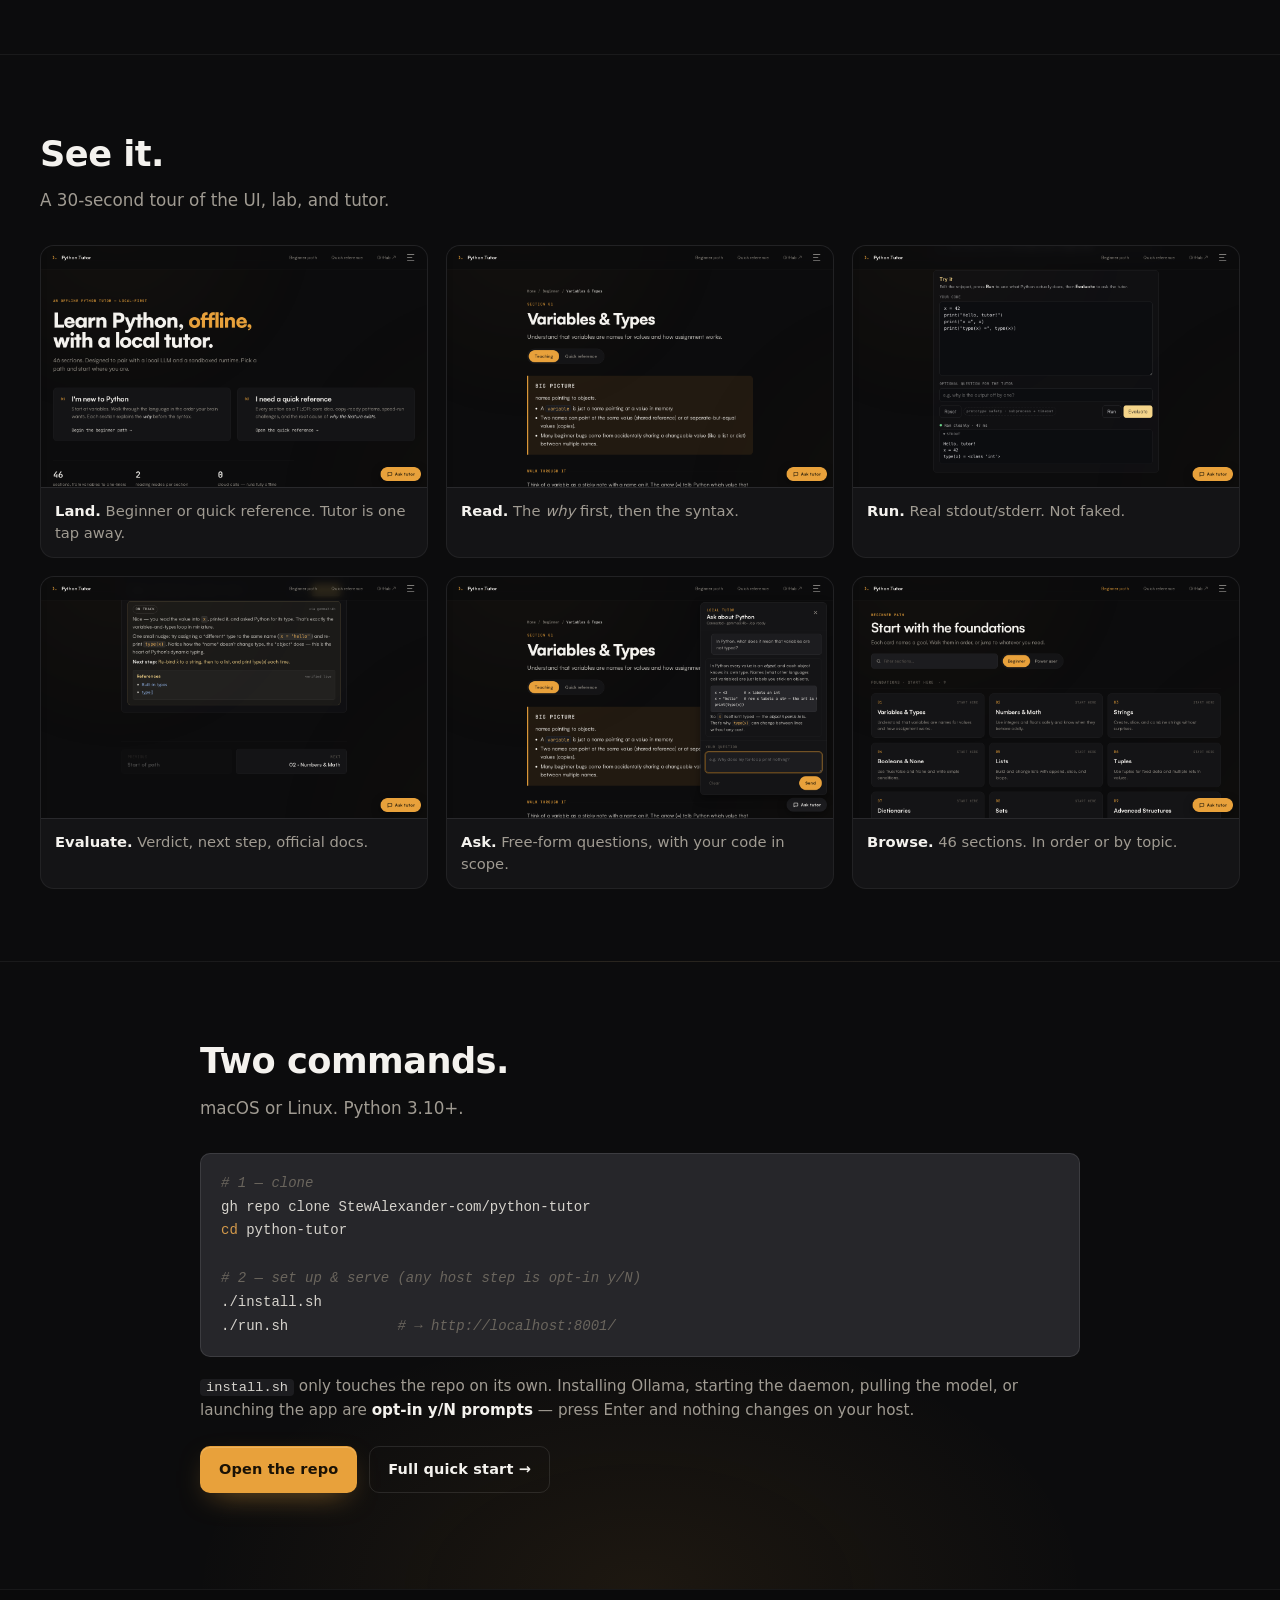
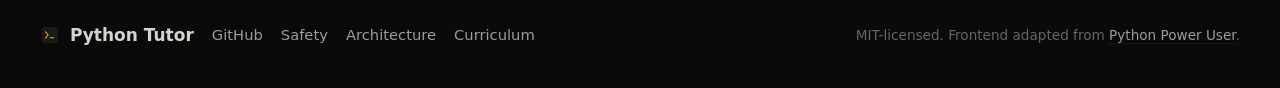
==== commit b890d277: "fix(site): dock Ask tutor below code lab so code is not obscured The hero mockup's Ask tutor popup w" ====
--- a/site/index.html
+++ b/site/index.html
@@ -114,26 +114,26 @@
                     <span class="mock__tag">code lab</span>
                     <span class="mock__run">▶ Run</span>
                   </div>
-                  <pre class="mock__code"><span class="t-com"># try changing the value</span>
+                  <pre class="mock__code"><span class="t-com"># try it</span>
 <span class="t-fn">name</span> = <span class="t-str">"Ada"</span>
-<span class="t-fn">age</span>  = <span class="t-num">36</span>
-<span class="t-kw">print</span>(<span class="t-str">f"</span>{<span class="t-fn">name</span>}<span class="t-str"> is </span>{<span class="t-fn">age</span>}<span class="t-str">"</span>)</pre>
+<span class="t-fn">age</span> = <span class="t-num">36</span>
+<span class="t-kw">print</span>(<span class="t-fn">name</span>, <span class="t-fn">age</span>)</pre>
                   <div class="mock__out">
-                    <span class="mock__ok">✓ Ran cleanly</span>
-                    <code>Ada is 36</code>
+                    <span class="mock__ok">✓ Ran</span>
+                    <code>Ada 36</code>
+                  </div>
+                </div>
+                <div class="mock__chat" aria-hidden="true">
+                  <div class="mock__chat-head">
+                    <span class="mock__chat-title">Ask tutor</span>
+                    <span class="mock__chat-x">×</span>
+                  </div>
+                  <div class="mock__chat-body">
+                    <div class="mock__bubble mock__bubble--you">Why isn't <code>age</code> typed?</div>
+                    <div class="mock__bubble mock__bubble--bot">Values carry the type — names are just labels. <a class="mock__cite">docs.python.org →</a></div>
                   </div>
                 </div>
               </section>
-              <div class="mock__chat" aria-hidden="true">
-                <div class="mock__chat-head">
-                  <span class="mock__chat-title">Ask tutor</span>
-                  <span class="mock__chat-x">×</span>
-                </div>
-                <div class="mock__chat-body">
-                  <div class="mock__bubble mock__bubble--you">Why isn't <code>age</code> typed?</div>
-                  <div class="mock__bubble mock__bubble--bot">In Python, <strong>values</strong> carry the type; names are just labels you can point anywhere. <a class="mock__cite">docs.python.org →</a></div>
-                </div>
-              </div>
             </div>
           </div>
         </div>
--- a/site/style.css
+++ b/site/style.css
@@ -232,7 +232,6 @@
   font-size: 12px; color: var(--ink-3);
 }
 .mock__body {
-  position: relative;
   display: grid;
   grid-template-columns: 150px 1fr;
   min-height: 360px;
@@ -286,10 +285,11 @@
   margin: 0;
   padding: 12px 14px;
   font-family: var(--font-mono);
-  font-size: 12.5px;
+  font-size: 13.5px;
   line-height: 1.65;
   color: var(--ink-1);
   white-space: pre-wrap;
+  word-break: break-word;
   overflow-x: auto;
 }
 .mock__code .t-com { color: var(--t-com); font-style: italic; }
@@ -303,40 +303,36 @@
   background: rgba(122,163,107,0.08);
   border-top: 1px solid rgba(122,163,107,0.18);
   font-family: var(--font-mono);
-  font-size: 12.5px;
+  font-size: 13px;
 }
 .mock__ok { color: var(--leaf); font-weight: 600; }
 .mock__out code { color: var(--ink-1); }
 .mock__chat {
-  position: absolute;
-  right: 14px; bottom: 14px;
-  width: 240px;
+  margin-top: 14px;
   background: var(--bg-2);
   border: 1px solid var(--line-2);
   border-radius: var(--r-md);
   box-shadow: 0 18px 40px -18px rgba(0,0,0,0.7);
   overflow: hidden;
-  display: none;
-}
-@media (min-width: 540px) { .mock__chat { display: block; } }
+}
 .mock__chat-head {
   display: flex; justify-content: space-between; align-items: center;
   padding: 8px 12px;
   background: #19191c;
   border-bottom: 1px solid var(--line-1);
-  font-size: 12px;
+  font-size: 12.5px;
 }
 .mock__chat-title { color: var(--ink-0); font-weight: 600; }
 .mock__chat-x { color: var(--ink-3); }
-.mock__chat-body { padding: 10px 10px 12px; display: grid; gap: 8px; }
+.mock__chat-body { padding: 10px 12px 12px; display: grid; gap: 8px; }
 .mock__bubble {
-  font-size: 12px; line-height: 1.5;
+  font-size: 12.5px; line-height: 1.5;
   padding: 8px 10px; border-radius: 10px;
 }
 .mock__bubble code {
   font-family: var(--font-mono);
   background: rgba(255,255,255,0.06);
-  padding: 0 4px; border-radius: 4px; font-size: 11px;
+  padding: 0 4px; border-radius: 4px; font-size: 11.5px;
 }
 .mock__bubble--you {
   background: var(--bg-3); color: var(--ink-1);
@@ -350,7 +346,7 @@
 }
 .mock__cite {
   display: inline-block; margin-top: 4px;
-  color: var(--amber); font-size: 11px;
+  color: var(--amber); font-size: 11.5px;
 }
 
 @media (max-width: 520px) {
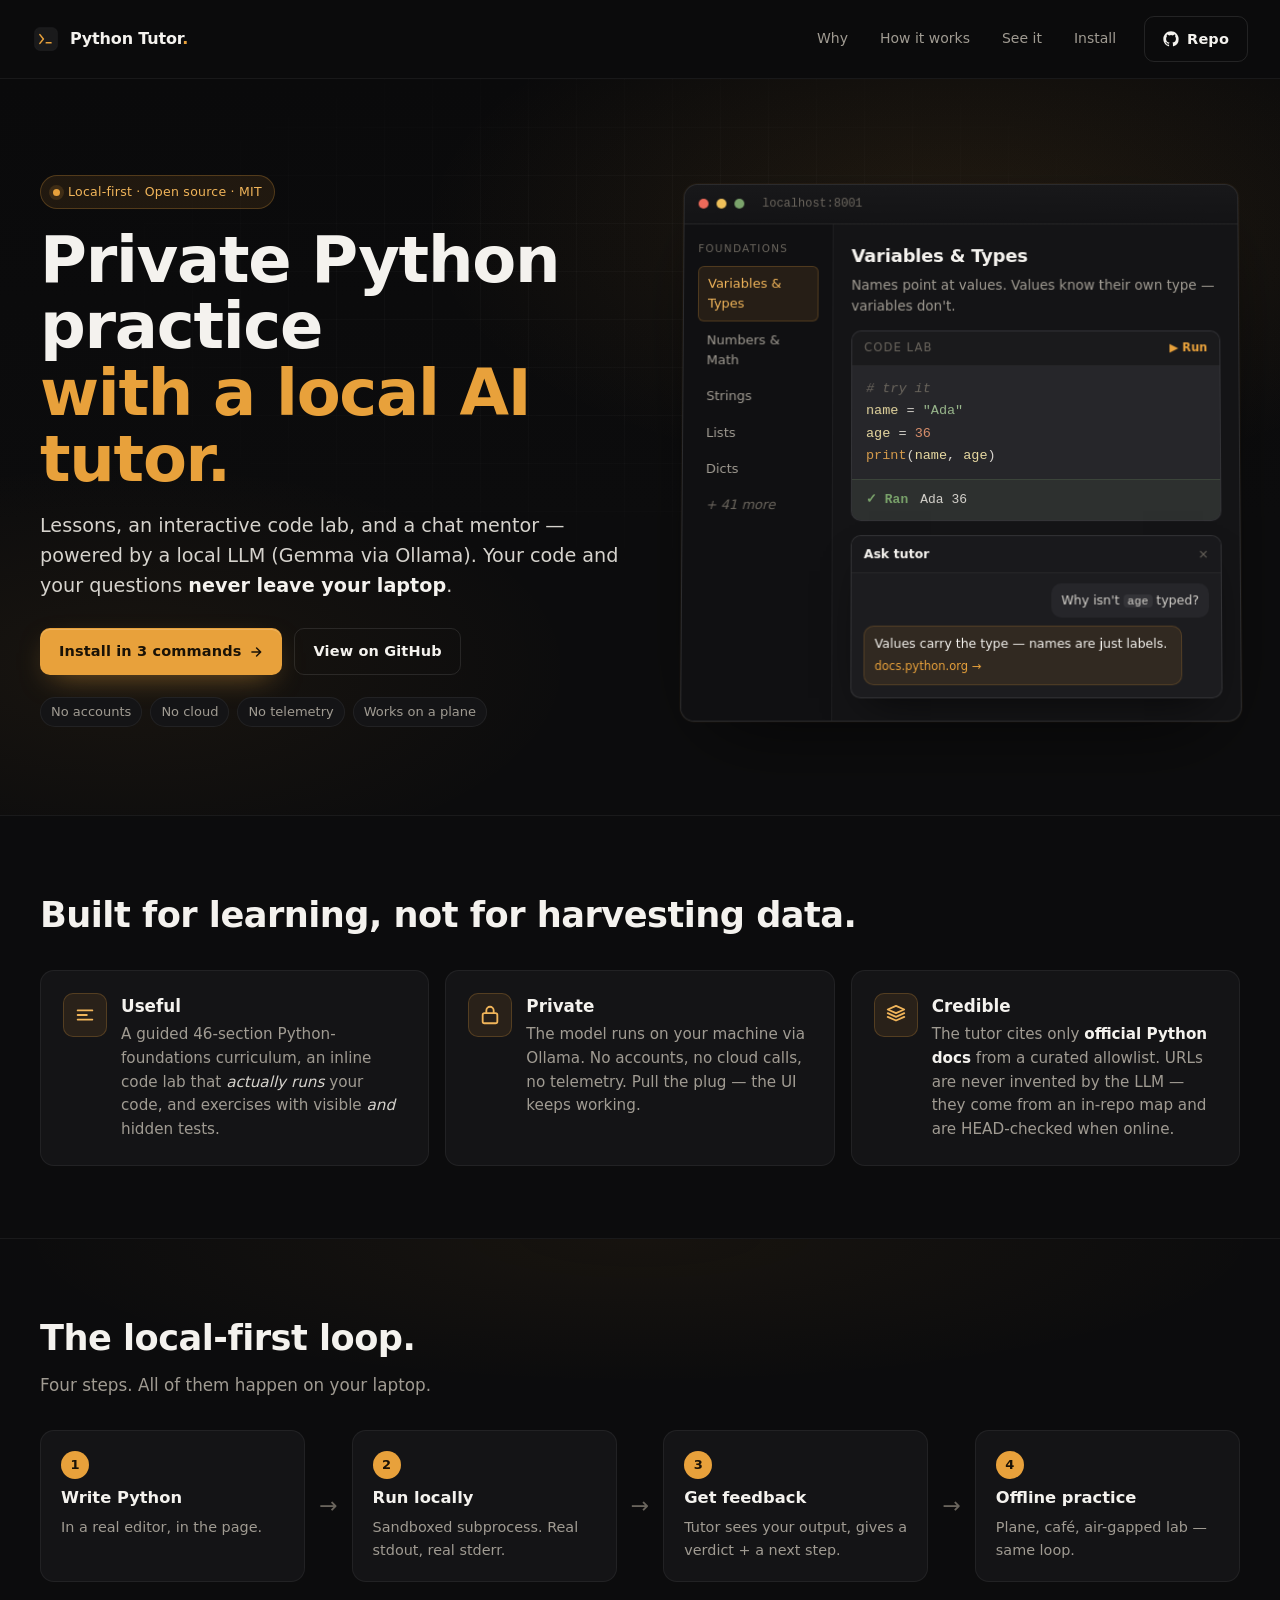
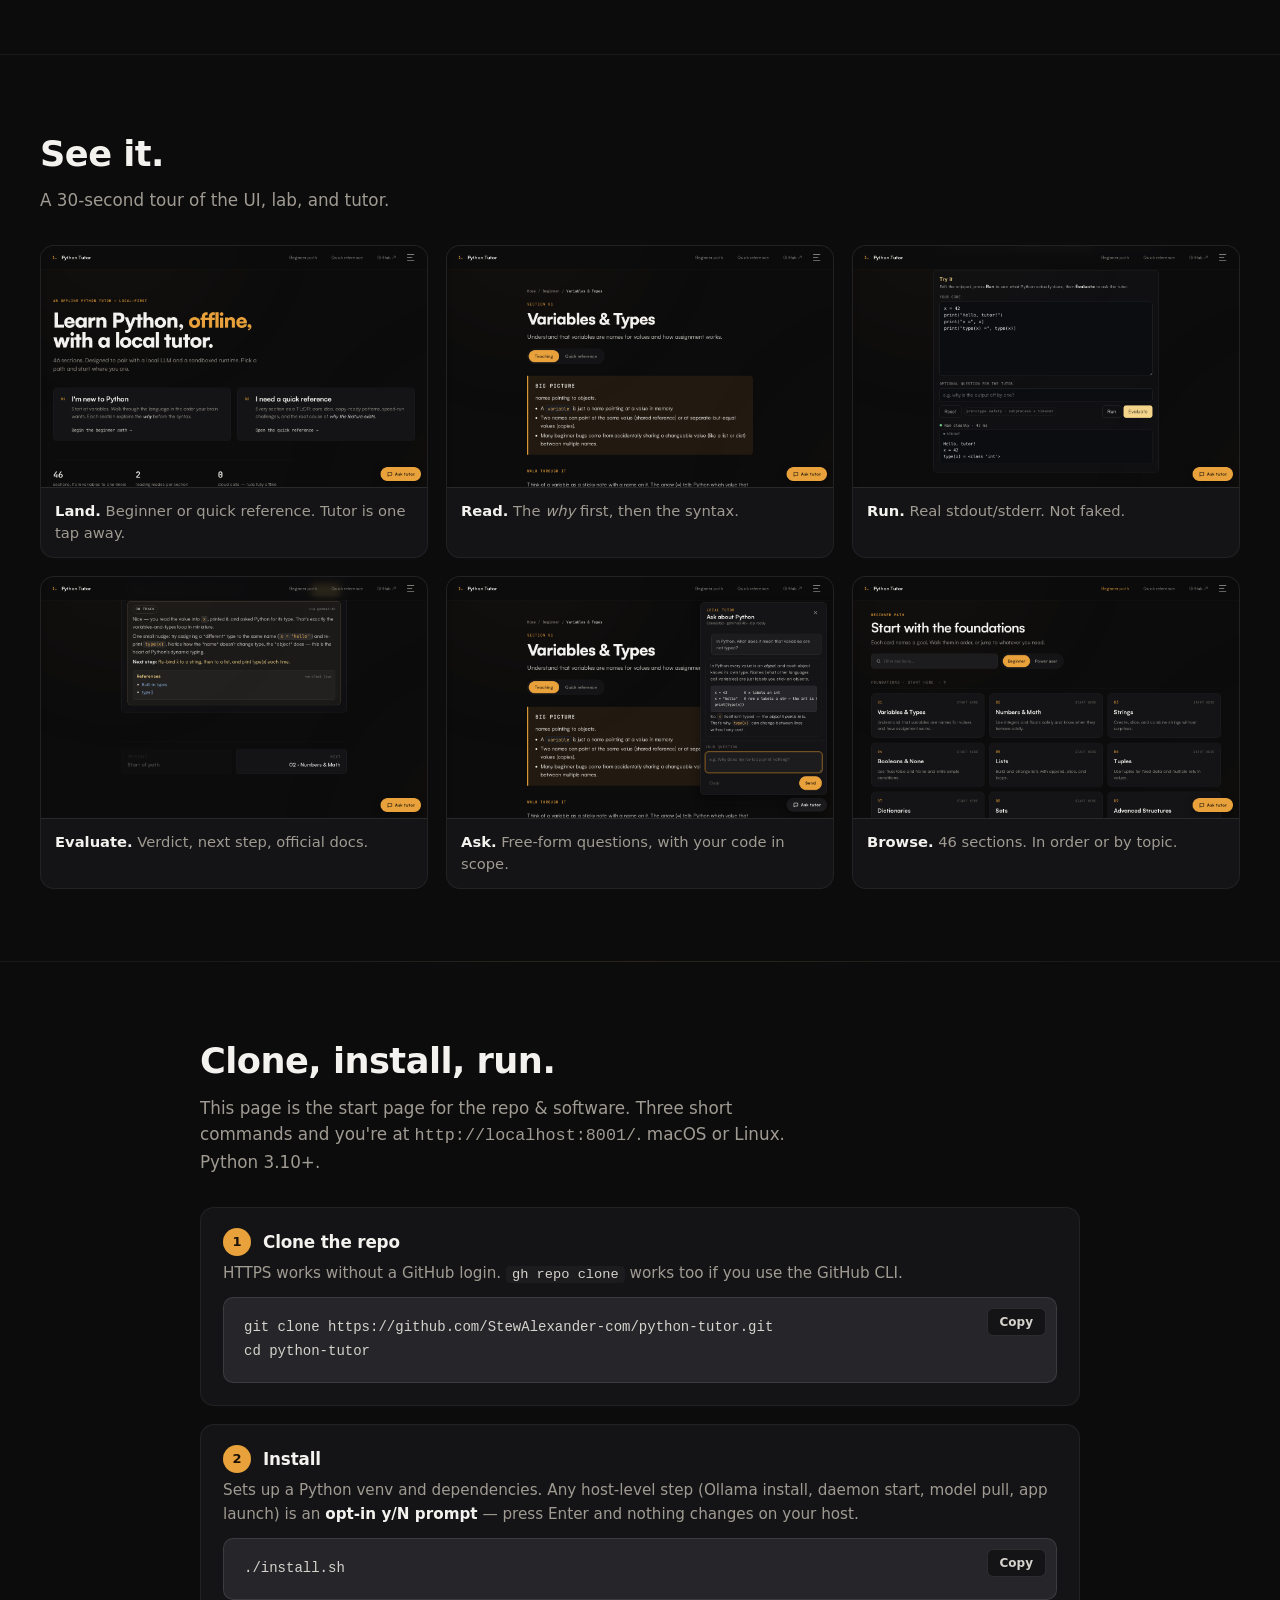
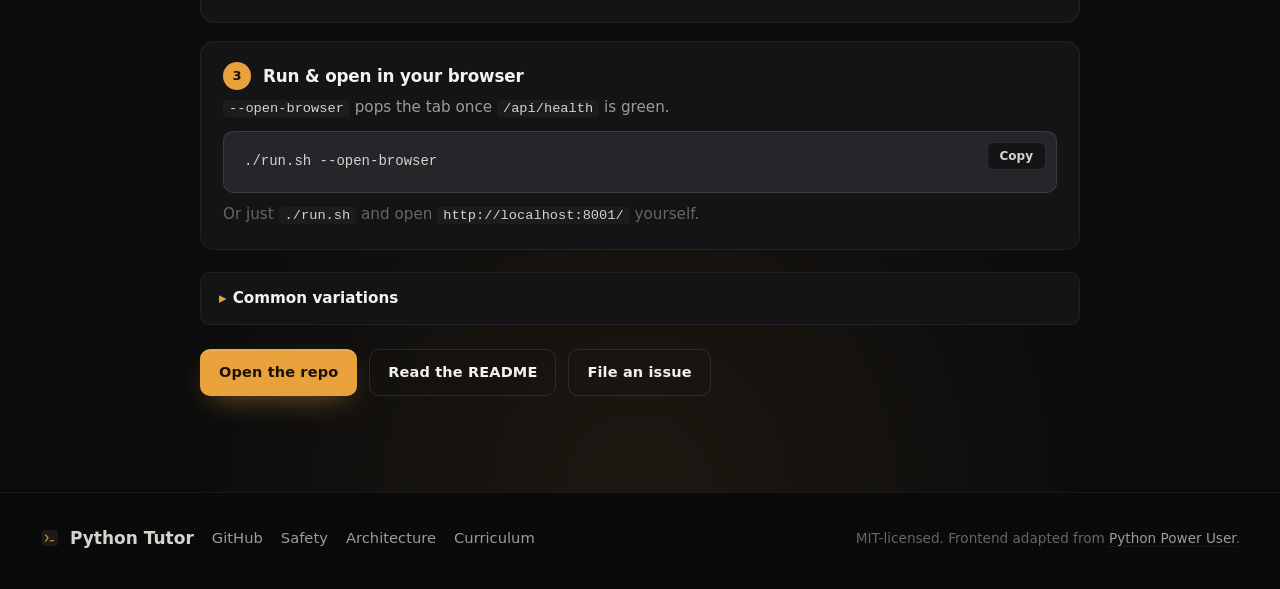
==== commit c61a6bda: "feat(site): make site/ the start page and publish via GitHub Pages Reworks site/ into a proper start" ====
--- a/site/index.html
+++ b/site/index.html
@@ -4,10 +4,10 @@
   <meta charset="utf-8" />
   <meta name="viewport" content="width=device-width,initial-scale=1,viewport-fit=cover" />
   <title>Python Tutor — Private Python practice with a local AI tutor</title>
-  <meta name="description" content="A private, offline Python tutor that runs entirely on your own machine. Lessons, an interactive code lab, and a local AI mentor — no accounts, no cloud, no telemetry." />
+  <meta name="description" content="A private, offline Python tutor that runs entirely on your own machine. Lessons, an interactive code lab, and a local AI mentor — no accounts, no cloud, no telemetry. Clone the repo and run two commands to start." />
   <meta name="theme-color" content="#0c0c0d" />
   <link rel="icon" type="image/svg+xml" href="./assets/favicon.svg" />
-  <link rel="canonical" href="https://github.com/StewAlexander-com/python-tutor" />
+  <link rel="canonical" href="https://stewalexander-com.github.io/python-tutor/" />
 
   <!-- Open Graph -->
   <meta property="og:type" content="website" />
@@ -16,7 +16,7 @@
   <meta property="og:image" content="./assets/og-image.png" />
   <meta property="og:image:width" content="1200" />
   <meta property="og:image:height" content="630" />
-  <meta property="og:url" content="https://github.com/StewAlexander-com/python-tutor" />
+  <meta property="og:url" content="https://stewalexander-com.github.io/python-tutor/" />
 
   <!-- Twitter / X -->
   <meta name="twitter:card" content="summary_large_image" />
@@ -43,7 +43,7 @@
       <a class="topbar__link" href="#why">Why</a>
       <a class="topbar__link" href="#loop">How it works</a>
       <a class="topbar__link" href="#screens">See it</a>
-      <a class="topbar__link" href="#start">Start</a>
+      <a class="topbar__link" href="#start">Install</a>
     </nav>
     <a class="btn btn--ghost topbar__cta" href="https://github.com/StewAlexander-com/python-tutor" rel="noopener">
       <svg width="16" height="16" viewBox="0 0 24 24" aria-hidden="true" fill="currentColor"><path d="M12 .5C5.65.5.5 5.65.5 12c0 5.08 3.29 9.39 7.86 10.91.58.11.79-.25.79-.56v-2c-3.2.7-3.88-1.37-3.88-1.37-.52-1.32-1.27-1.67-1.27-1.67-1.04-.71.08-.7.08-.7 1.15.08 1.76 1.18 1.76 1.18 1.02 1.75 2.68 1.25 3.34.96.1-.74.4-1.25.72-1.54-2.55-.29-5.24-1.28-5.24-5.69 0-1.26.45-2.29 1.18-3.1-.12-.29-.51-1.45.11-3.03 0 0 .97-.31 3.18 1.18a11.04 11.04 0 0 1 5.8 0c2.21-1.49 3.18-1.18 3.18-1.18.62 1.58.23 2.74.11 3.03.73.81 1.18 1.84 1.18 3.1 0 4.42-2.7 5.39-5.27 5.68.41.36.78 1.05.78 2.12v3.14c0 .31.21.68.8.56A11.5 11.5 0 0 0 23.5 12C23.5 5.65 18.35.5 12 .5z"/></svg>
@@ -71,8 +71,8 @@
             <strong>never leave your laptop</strong>.
           </p>
           <div class="hero__cta">
-            <a class="btn btn--primary" href="https://github.com/StewAlexander-com/python-tutor#quick-start" rel="noopener">
-              <span>Get started</span>
+            <a class="btn btn--primary" href="#start">
+              <span>Install in 3 commands</span>
               <svg width="14" height="14" viewBox="0 0 24 24" aria-hidden="true" fill="none" stroke="currentColor" stroke-width="2.5" stroke-linecap="round" stroke-linejoin="round"><path d="M5 12h14M13 5l7 7-7 7"/></svg>
             </a>
             <a class="btn btn--ghost" href="https://github.com/StewAlexander-com/python-tutor" rel="noopener">View on GitHub</a>
@@ -243,29 +243,86 @@
       </div>
     </section>
 
-    <!-- ============ TWO-COMMAND START ============ -->
+    <!-- ============ START (clone + install + run) ============ -->
     <section id="start" class="start">
       <div class="start__inner">
-        <h2 class="section__title">Two commands.</h2>
-        <p class="section__lede">macOS or Linux. Python 3.10+.</p>
-        <div class="start__code">
-          <pre><code><span class="t-com"># 1 — clone</span>
-gh repo clone StewAlexander-com/python-tutor
-<span class="t-kw">cd</span> python-tutor
-
-<span class="t-com"># 2 — set up &amp; serve (any host step is opt-in y/N)</span>
-./install.sh
-./run.sh             <span class="t-com"># → http://localhost:8001/</span></code></pre>
-        </div>
-        <p class="start__note">
-          <code>install.sh</code> only touches the repo on its own. Installing
-          Ollama, starting the daemon, pulling the model, or launching the app
-          are <strong>opt-in y/N prompts</strong> — press Enter and nothing
-          changes on your host.
+        <h2 class="section__title">Clone, install, run.</h2>
+        <p class="section__lede">
+          This page is the start page for the repo &amp; software. Three short
+          commands and you're at <code>http://localhost:8001/</code>.
+          macOS or Linux. Python 3.10+.
         </p>
-        <div class="start__cta">
+
+        <ol class="start__steps">
+          <li class="start__step">
+            <div class="start__step-head">
+              <span class="start__step-num">1</span>
+              <h3 class="start__step-title">Clone the repo</h3>
+            </div>
+            <p class="start__step-sub">HTTPS works without a GitHub login. <code>gh repo clone</code> works too if you use the GitHub CLI.</p>
+            <div class="start__code start__code--with-copy">
+              <pre><code id="cmd-clone">git clone https://github.com/StewAlexander-com/python-tutor.git
+cd python-tutor</code></pre>
+              <button class="copy-btn" type="button" data-copy-target="cmd-clone" aria-label="Copy clone commands">Copy</button>
+            </div>
+          </li>
+
+          <li class="start__step">
+            <div class="start__step-head">
+              <span class="start__step-num">2</span>
+              <h3 class="start__step-title">Install</h3>
+            </div>
+            <p class="start__step-sub">
+              Sets up a Python venv and dependencies. Any host-level step
+              (Ollama install, daemon start, model pull, app launch) is an
+              <strong>opt-in y/N prompt</strong> — press Enter and nothing
+              changes on your host.
+            </p>
+            <div class="start__code start__code--with-copy">
+              <pre><code id="cmd-install">./install.sh</code></pre>
+              <button class="copy-btn" type="button" data-copy-target="cmd-install" aria-label="Copy install command">Copy</button>
+            </div>
+          </li>
+
+          <li class="start__step">
+            <div class="start__step-head">
+              <span class="start__step-num">3</span>
+              <h3 class="start__step-title">Run &amp; open in your browser</h3>
+            </div>
+            <p class="start__step-sub"><code>--open-browser</code> pops the tab once <code>/api/health</code> is green.</p>
+            <div class="start__code start__code--with-copy">
+              <pre><code id="cmd-run">./run.sh --open-browser</code></pre>
+              <button class="copy-btn" type="button" data-copy-target="cmd-run" aria-label="Copy run command">Copy</button>
+            </div>
+            <p class="start__step-sub start__step-sub--muted">
+              Or just <code>./run.sh</code> and open <code>http://localhost:8001/</code> yourself.
+            </p>
+          </li>
+        </ol>
+
+        <details class="start__more">
+          <summary>Common variations</summary>
+          <div class="start__code start__code--with-copy">
+            <pre><code id="cmd-more"><span class="t-com"># trusted host: install Ollama, pull model, launch — no prompts</span>
+./install.sh --yes
+
+<span class="t-com"># CI / air-gapped: never prompt, default everything to "no"</span>
+./install.sh --noninteractive
+
+<span class="t-com"># Python-only setup (skip every Ollama probe)</span>
+./install.sh --skip-ollama
+
+<span class="t-com"># pick a different model or port</span>
+./install.sh --model llama3.1:8b
+./run.sh --port 8042</code></pre>
+            <button class="copy-btn" type="button" data-copy-target="cmd-more" aria-label="Copy variation commands">Copy</button>
+          </div>
+        </details>
+
+        <div class="start__links">
           <a class="btn btn--primary" href="https://github.com/StewAlexander-com/python-tutor" rel="noopener">Open the repo</a>
-          <a class="btn btn--ghost" href="https://github.com/StewAlexander-com/python-tutor#quick-start" rel="noopener">Full quick start →</a>
+          <a class="btn btn--ghost" href="https://github.com/StewAlexander-com/python-tutor#readme" rel="noopener">Read the README</a>
+          <a class="btn btn--ghost" href="https://github.com/StewAlexander-com/python-tutor/issues" rel="noopener">File an issue</a>
         </div>
       </div>
     </section>
@@ -290,5 +347,46 @@
       <p class="foot__note">MIT-licensed. Frontend adapted from <a href="https://github.com/StewAlexander-com/Python-Power-User" rel="noopener">Python Power User</a>.</p>
     </div>
   </footer>
+
+  <script>
+    (function () {
+      var buttons = document.querySelectorAll('.copy-btn[data-copy-target]');
+      buttons.forEach(function (btn) {
+        btn.addEventListener('click', function () {
+          var id = btn.getAttribute('data-copy-target');
+          var node = document.getElementById(id);
+          if (!node) return;
+          var text = node.innerText.replace(/ /g, ' ');
+          var done = function () {
+            var original = btn.textContent;
+            btn.textContent = 'Copied';
+            btn.classList.add('is-copied');
+            setTimeout(function () {
+              btn.textContent = original;
+              btn.classList.remove('is-copied');
+            }, 1400);
+          };
+          if (navigator.clipboard && navigator.clipboard.writeText) {
+            navigator.clipboard.writeText(text).then(done, function () {
+              fallbackCopy(text); done();
+            });
+          } else {
+            fallbackCopy(text); done();
+          }
+        });
+      });
+      function fallbackCopy(text) {
+        var ta = document.createElement('textarea');
+        ta.value = text;
+        ta.setAttribute('readonly', '');
+        ta.style.position = 'absolute';
+        ta.style.left = '-9999px';
+        document.body.appendChild(ta);
+        ta.select();
+        try { document.execCommand('copy'); } catch (e) {}
+        document.body.removeChild(ta);
+      }
+    })();
+  </script>
 </body>
 </html>
--- a/site/style.css
+++ b/site/style.css
@@ -541,6 +541,111 @@
   display: flex; gap: 12px; flex-wrap: wrap;
 }
 
+/* numbered step cards */
+.start__steps {
+  margin-top: 28px;
+  display: grid;
+  gap: 18px;
+}
+.start__step {
+  background: var(--bg-1);
+  border: 1px solid var(--line-1);
+  border-radius: var(--r-lg);
+  padding: 20px 22px 22px;
+}
+.start__step-head {
+  display: flex; align-items: center; gap: 12px;
+  margin-bottom: 6px;
+}
+.start__step-num {
+  width: 28px; height: 28px;
+  display: grid; place-items: center;
+  border-radius: 50%;
+  background: var(--amber);
+  color: #1a1206;
+  font-weight: 800; font-size: 13px;
+  flex-shrink: 0;
+}
+.start__step-title {
+  font-size: 1.05rem;
+  color: var(--ink-0);
+  font-weight: 700;
+  letter-spacing: -0.01em;
+}
+.start__step-sub {
+  color: var(--ink-2);
+  font-size: 0.95rem;
+  margin: 4px 0 12px;
+}
+.start__step-sub code {
+  font-family: var(--font-mono);
+  background: var(--bg-2);
+  padding: 1px 6px; border-radius: 4px;
+  color: var(--ink-1); font-size: 0.9em;
+}
+.start__step-sub strong { color: var(--ink-0); }
+.start__step-sub--muted { color: var(--ink-3); margin-top: 10px; margin-bottom: 0; }
+
+/* code block with copy button */
+.start__code--with-copy {
+  position: relative;
+}
+.copy-btn {
+  position: absolute;
+  top: 10px; right: 10px;
+  padding: 6px 12px;
+  font-size: 12px;
+  font-family: var(--font-sans);
+  font-weight: 600;
+  color: var(--ink-1);
+  background: var(--bg-1);
+  border: 1px solid var(--line-2);
+  border-radius: var(--r-sm);
+  cursor: pointer;
+  transition: background 140ms var(--ease), color 140ms var(--ease), border-color 140ms var(--ease);
+}
+.copy-btn:hover {
+  background: var(--bg-2); color: var(--ink-0);
+  border-color: rgba(232,161,59,0.3);
+}
+.copy-btn.is-copied {
+  background: var(--amber-wash);
+  color: var(--amber-soft);
+  border-color: rgba(232,161,59,0.4);
+}
+
+/* more / details disclosure */
+.start__more {
+  margin-top: 22px;
+  border: 1px solid var(--line-1);
+  border-radius: var(--r-md);
+  background: var(--bg-1);
+  padding: 14px 18px;
+}
+.start__more > summary {
+  cursor: pointer;
+  color: var(--ink-0);
+  font-weight: 600;
+  font-size: 0.95rem;
+  list-style: none;
+}
+.start__more > summary::-webkit-details-marker { display: none; }
+.start__more > summary::before {
+  content: "▸ ";
+  color: var(--amber);
+  display: inline-block;
+  margin-right: 6px;
+  transition: transform 140ms var(--ease);
+}
+.start__more[open] > summary::before { content: "▾ "; }
+.start__more > .start__code { margin-top: 12px; }
+
+/* links row beneath the steps */
+.start__links {
+  margin-top: 24px;
+  display: flex; gap: 12px; flex-wrap: wrap;
+}
+
 /* ============ FOOT ============ */
 .foot {
   border-top: 1px solid var(--line-1);
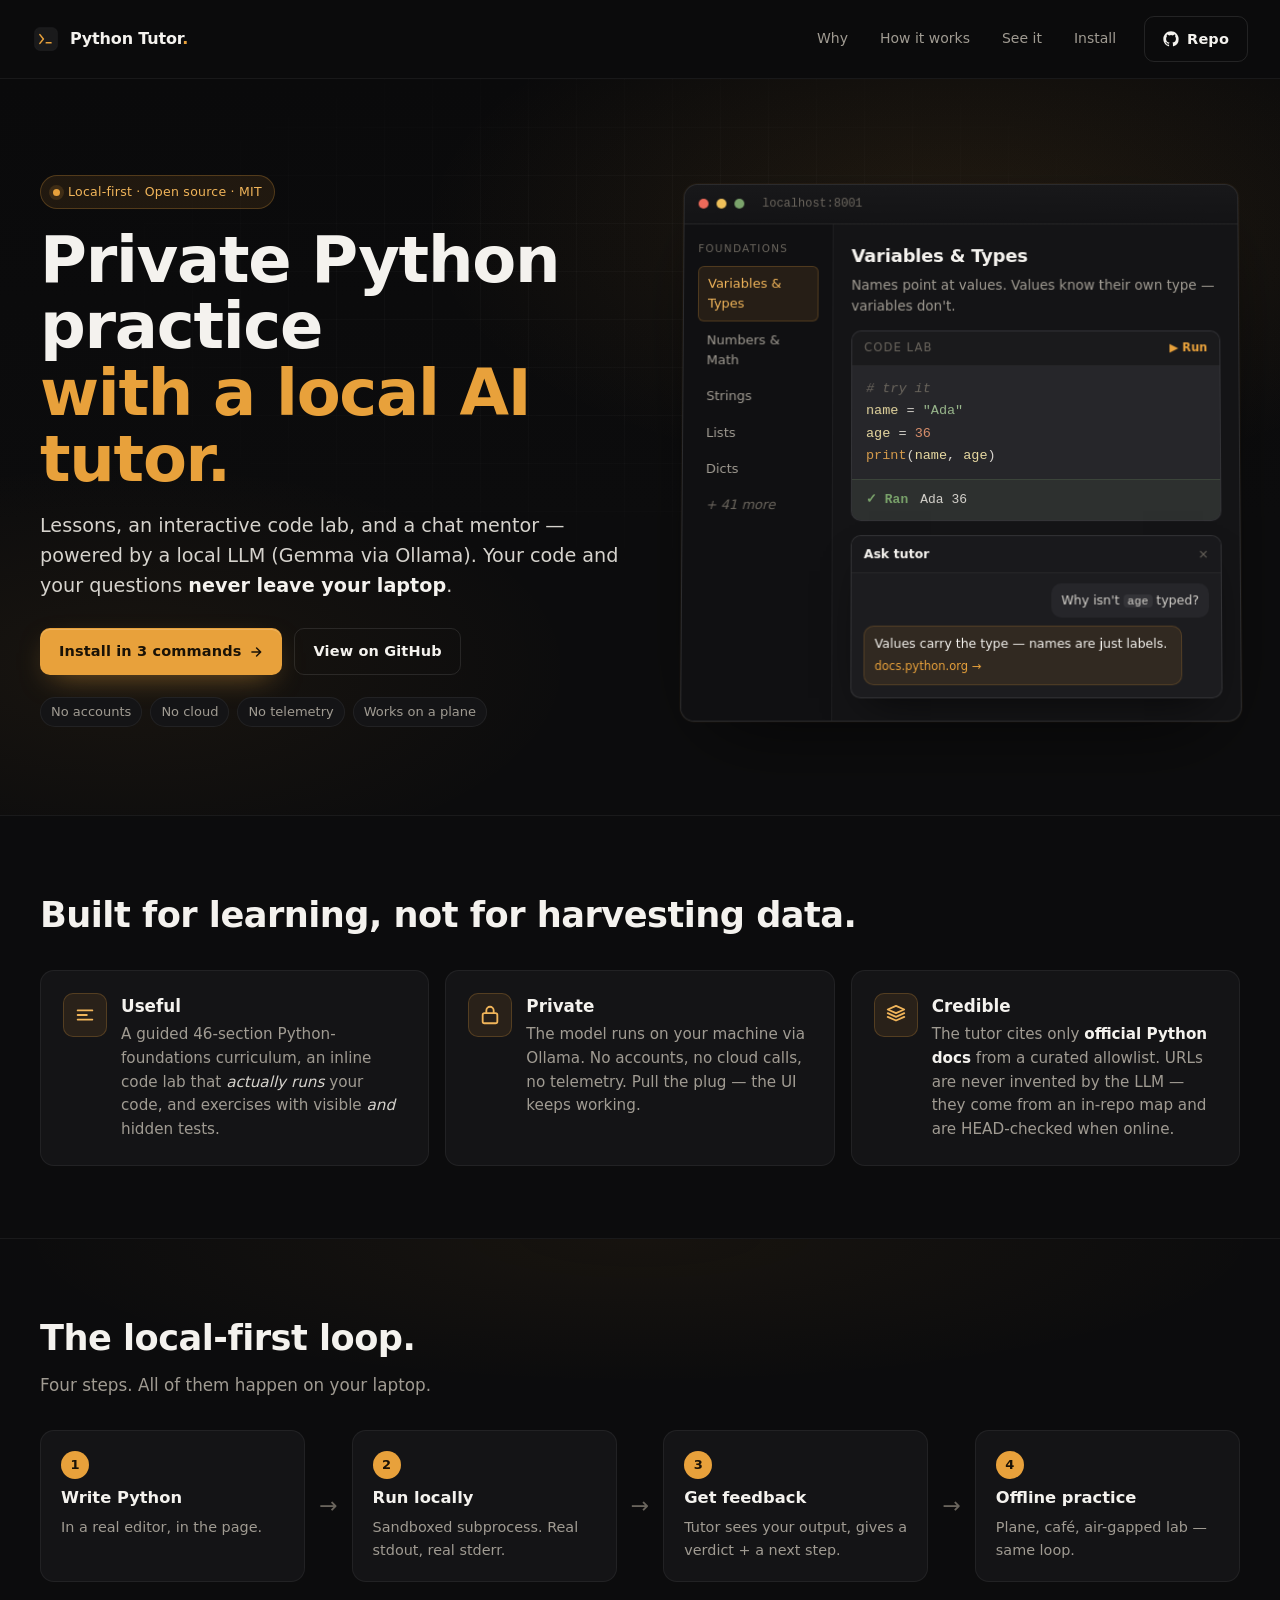
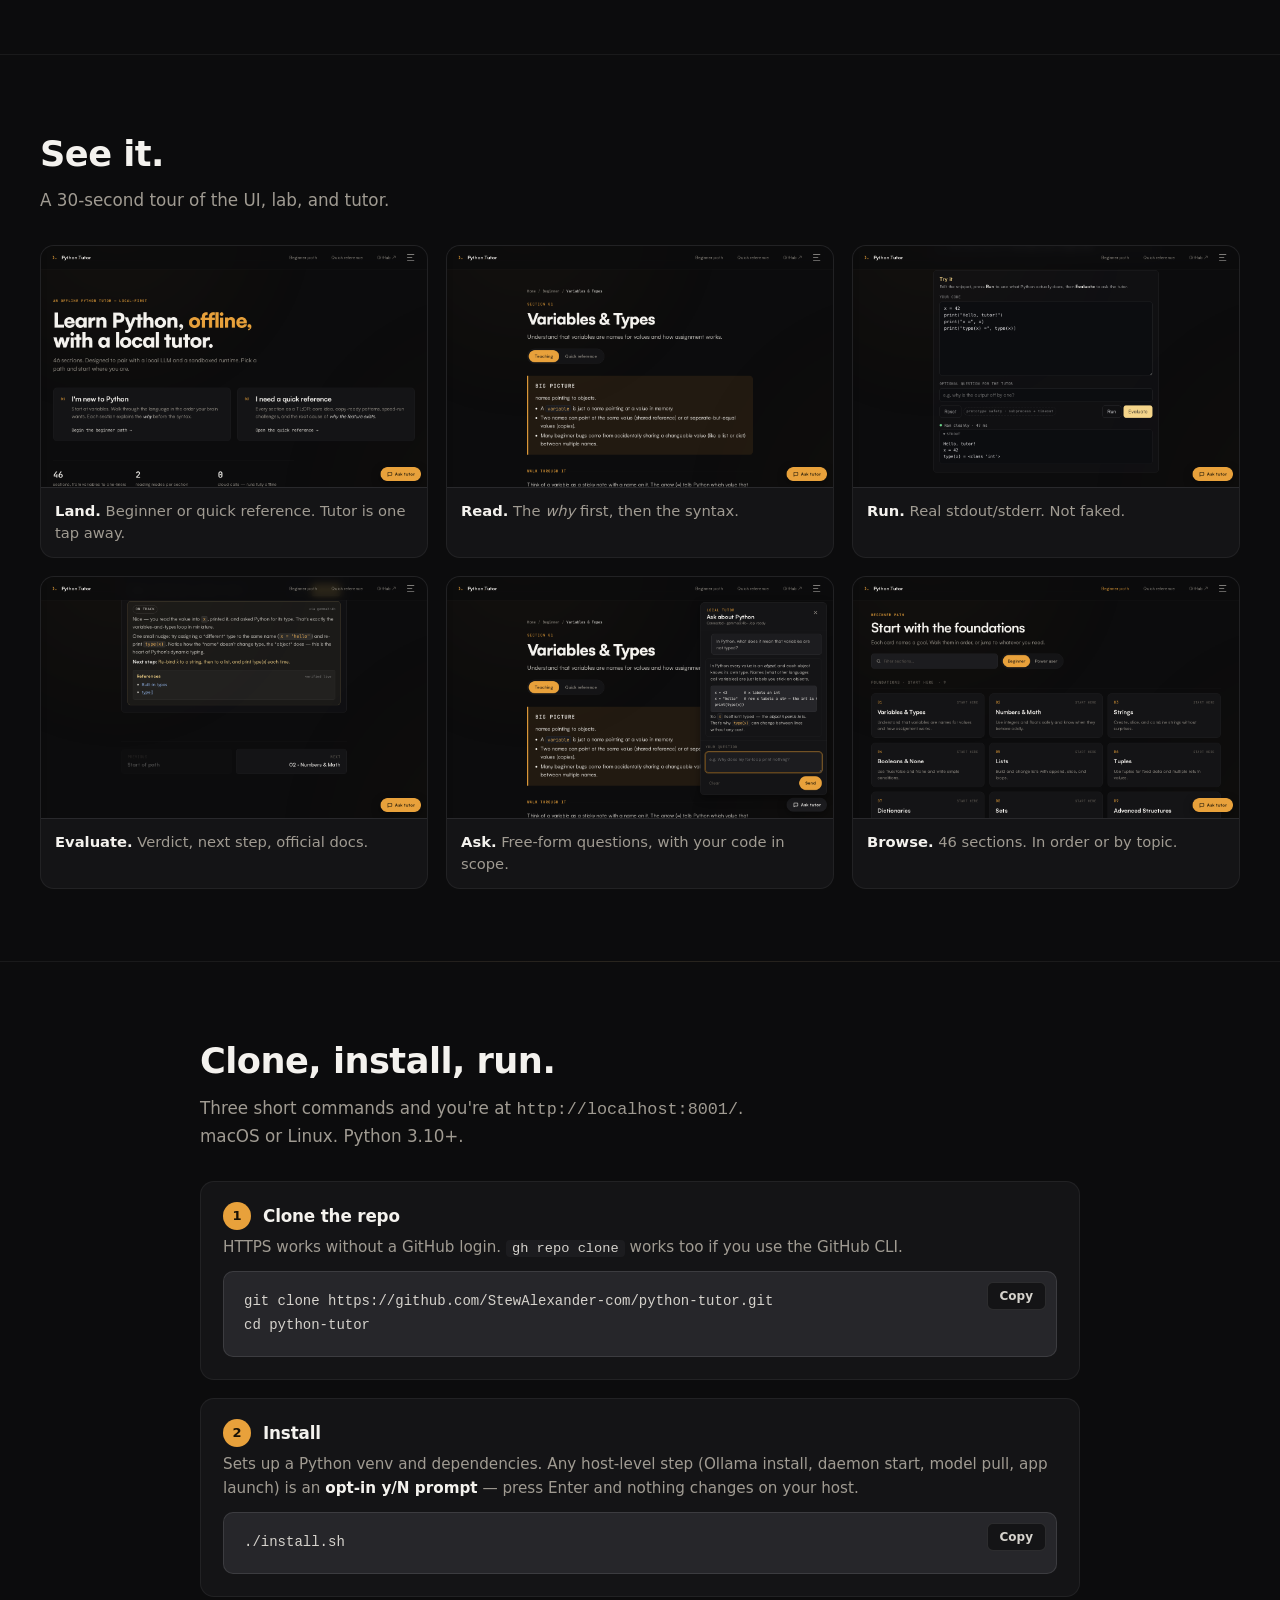
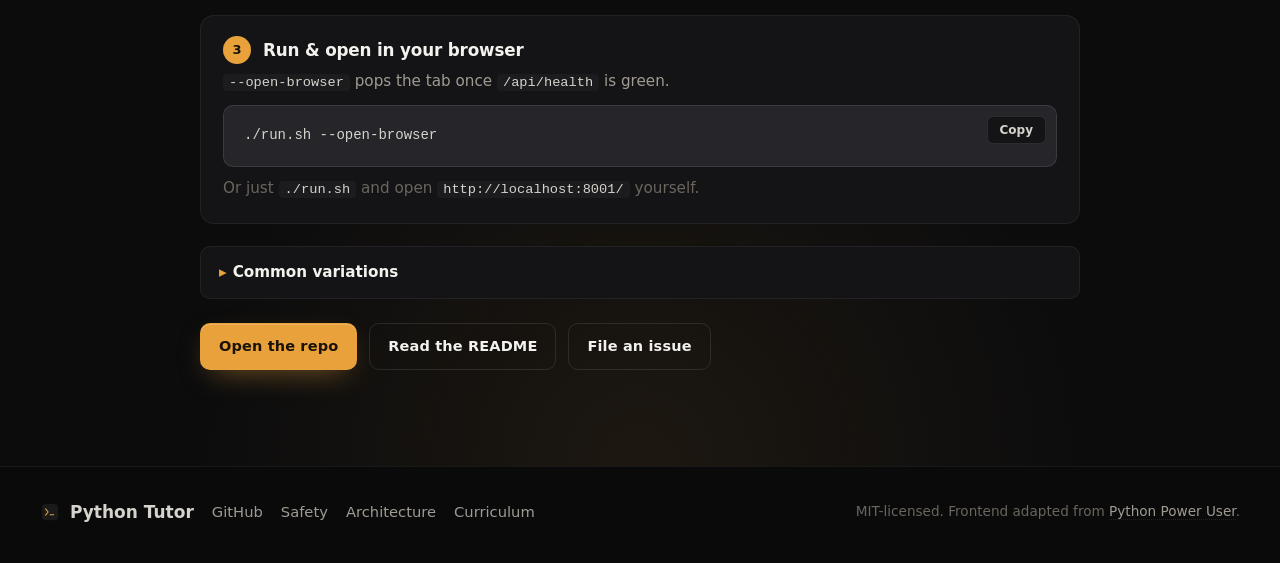
==== commit 791bf663: "chore(site,readme): drop start-page meta sentence and rename "Hero" section - site/index.html: remov" ====
--- a/site/index.html
+++ b/site/index.html
@@ -3,26 +3,63 @@
 <head>
   <meta charset="utf-8" />
   <meta name="viewport" content="width=device-width,initial-scale=1,viewport-fit=cover" />
-  <title>Python Tutor — Private Python practice with a local AI tutor</title>
-  <meta name="description" content="A private, offline Python tutor that runs entirely on your own machine. Lessons, an interactive code lab, and a local AI mentor — no accounts, no cloud, no telemetry. Clone the repo and run two commands to start." />
+  <title>Python Tutor — Offline-first Python practice with a local AI tutor</title>
+  <meta name="description" content="Offline-first Python tutor with a local AI mentor. Two-command install, then fully offline with Ollama and Gemma. Source-backed docs when online. No accounts, no cloud, no telemetry." />
+  <meta name="keywords" content="Python tutor, offline Python, local AI tutor, learn Python, Ollama, Gemma, private LLM, local-first, open source" />
+  <meta name="author" content="Stew Alexander" />
+  <meta name="robots" content="index, follow, max-image-preview:large" />
   <meta name="theme-color" content="#0c0c0d" />
+  <meta name="color-scheme" content="dark" />
+  <link rel="canonical" href="https://stewalexander-com.github.io/python-tutor/" />
+
+  <!-- Favicons -->
   <link rel="icon" type="image/svg+xml" href="./assets/favicon.svg" />
-  <link rel="canonical" href="https://stewalexander-com.github.io/python-tutor/" />
-
-  <!-- Open Graph -->
+  <link rel="icon" type="image/png" sizes="32x32" href="./assets/favicon-32.png" />
+  <link rel="icon" type="image/png" sizes="16x16" href="./assets/favicon-16.png" />
+  <link rel="shortcut icon" href="./assets/favicon.ico" />
+  <link rel="apple-touch-icon" sizes="180x180" href="./assets/apple-touch-icon.png" />
+  <link rel="mask-icon" href="./assets/favicon.svg" color="#e8a13b" />
+  <link rel="manifest" href="./site.webmanifest" />
+  <meta name="apple-mobile-web-app-title" content="Python Tutor" />
+  <meta name="application-name" content="Python Tutor" />
+
+  <!-- Open Graph / Facebook / LinkedIn / Messenger / iMessage -->
   <meta property="og:type" content="website" />
-  <meta property="og:title" content="Python Tutor — Private Python practice with a local AI tutor" />
-  <meta property="og:description" content="Lessons, a real code lab, and an AI mentor — all on your laptop. No accounts. No cloud. No telemetry." />
-  <meta property="og:image" content="./assets/og-image.png" />
+  <meta property="og:site_name" content="Python Tutor" />
+  <meta property="og:locale" content="en_US" />
+  <meta property="og:title" content="Python Tutor — Offline-first Python practice with a local AI tutor" />
+  <meta property="og:description" content="Two-command install, then fully offline with Ollama and Gemma. Lessons, a real code lab, and an AI mentor — all on your laptop. No accounts. No cloud. No telemetry." />
+  <meta property="og:url" content="https://stewalexander-com.github.io/python-tutor/" />
+  <meta property="og:image" content="https://stewalexander-com.github.io/python-tutor/assets/og-image.png" />
+  <meta property="og:image:secure_url" content="https://stewalexander-com.github.io/python-tutor/assets/og-image.png" />
+  <meta property="og:image:type" content="image/png" />
   <meta property="og:image:width" content="1200" />
   <meta property="og:image:height" content="630" />
-  <meta property="og:url" content="https://stewalexander-com.github.io/python-tutor/" />
+  <meta property="og:image:alt" content="Python Tutor — Private Python practice with a local AI tutor. Two commands: ./install.sh and ./run.sh --open-browser." />
 
   <!-- Twitter / X -->
   <meta name="twitter:card" content="summary_large_image" />
-  <meta name="twitter:title" content="Python Tutor — Private Python practice with a local AI tutor" />
-  <meta name="twitter:description" content="Lessons, a real code lab, and an AI mentor — all on your laptop. No accounts. No cloud. No telemetry." />
-  <meta name="twitter:image" content="./assets/og-image.png" />
+  <meta name="twitter:title" content="Python Tutor — Offline-first Python practice with a local AI tutor" />
+  <meta name="twitter:description" content="Two-command install, then fully offline with Ollama and Gemma. Lessons, a real code lab, and an AI mentor — all on your laptop. No accounts. No cloud. No telemetry." />
+  <meta name="twitter:image" content="https://stewalexander-com.github.io/python-tutor/assets/og-image.png" />
+  <meta name="twitter:image:alt" content="Python Tutor — Private Python practice with a local AI tutor. Two commands: ./install.sh and ./run.sh --open-browser." />
+
+  <!-- JSON-LD structured data -->
+  <script type="application/ld+json">
+  {
+    "@context": "https://schema.org",
+    "@type": "SoftwareApplication",
+    "name": "Python Tutor",
+    "description": "Offline-first Python tutor with a local AI mentor. Two-command install, then fully offline with Ollama and Gemma. Source-backed docs when online.",
+    "url": "https://stewalexander-com.github.io/python-tutor/",
+    "image": "https://stewalexander-com.github.io/python-tutor/assets/og-image.png",
+    "applicationCategory": "EducationalApplication",
+    "operatingSystem": "macOS, Linux",
+    "license": "https://opensource.org/licenses/MIT",
+    "codeRepository": "https://github.com/StewAlexander-com/python-tutor",
+    "offers": { "@type": "Offer", "price": "0", "priceCurrency": "USD" }
+  }
+  </script>
 
   <link rel="stylesheet" href="./style.css" />
 </head>
@@ -248,8 +285,8 @@
       <div class="start__inner">
         <h2 class="section__title">Clone, install, run.</h2>
         <p class="section__lede">
-          This page is the start page for the repo &amp; software. Three short
-          commands and you're at <code>http://localhost:8001/</code>.
+          Three short commands and you're at
+          <code>http://localhost:8001/</code>.
           macOS or Linux. Python 3.10+.
         </p>
 
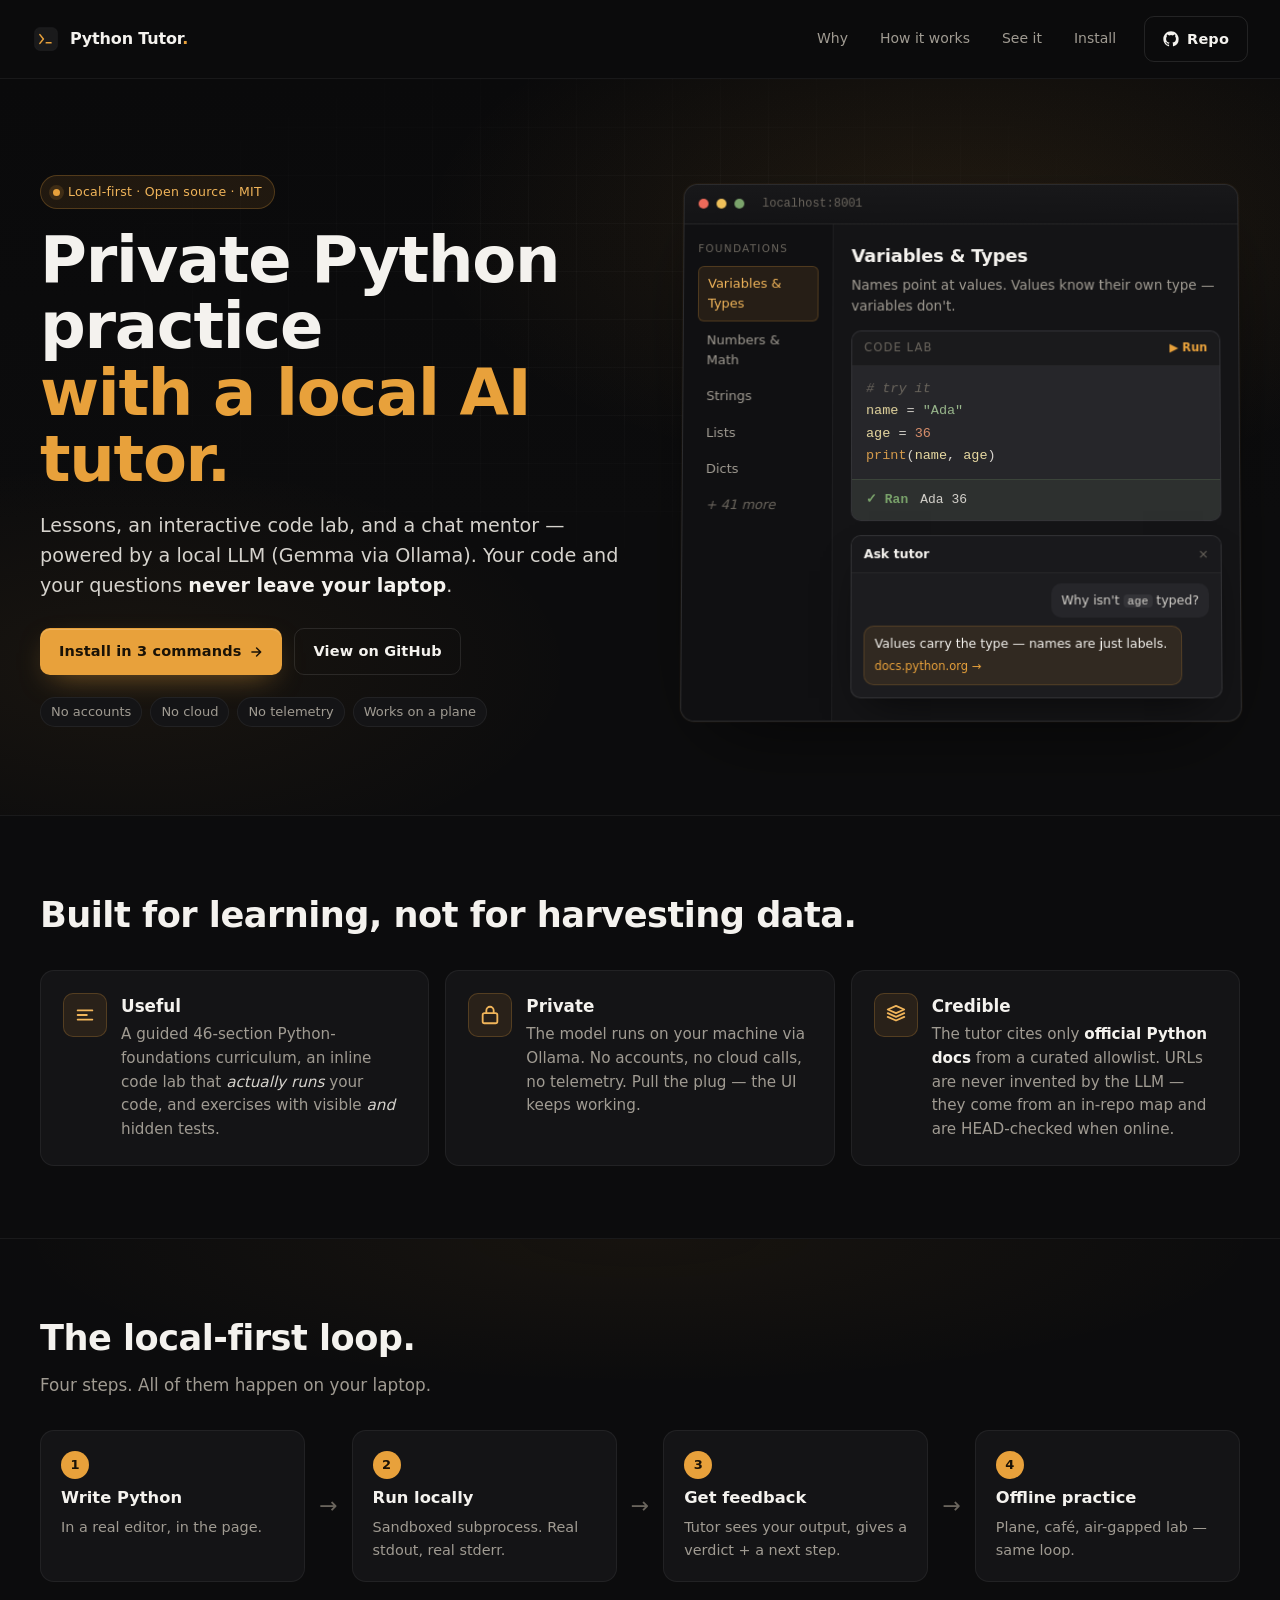
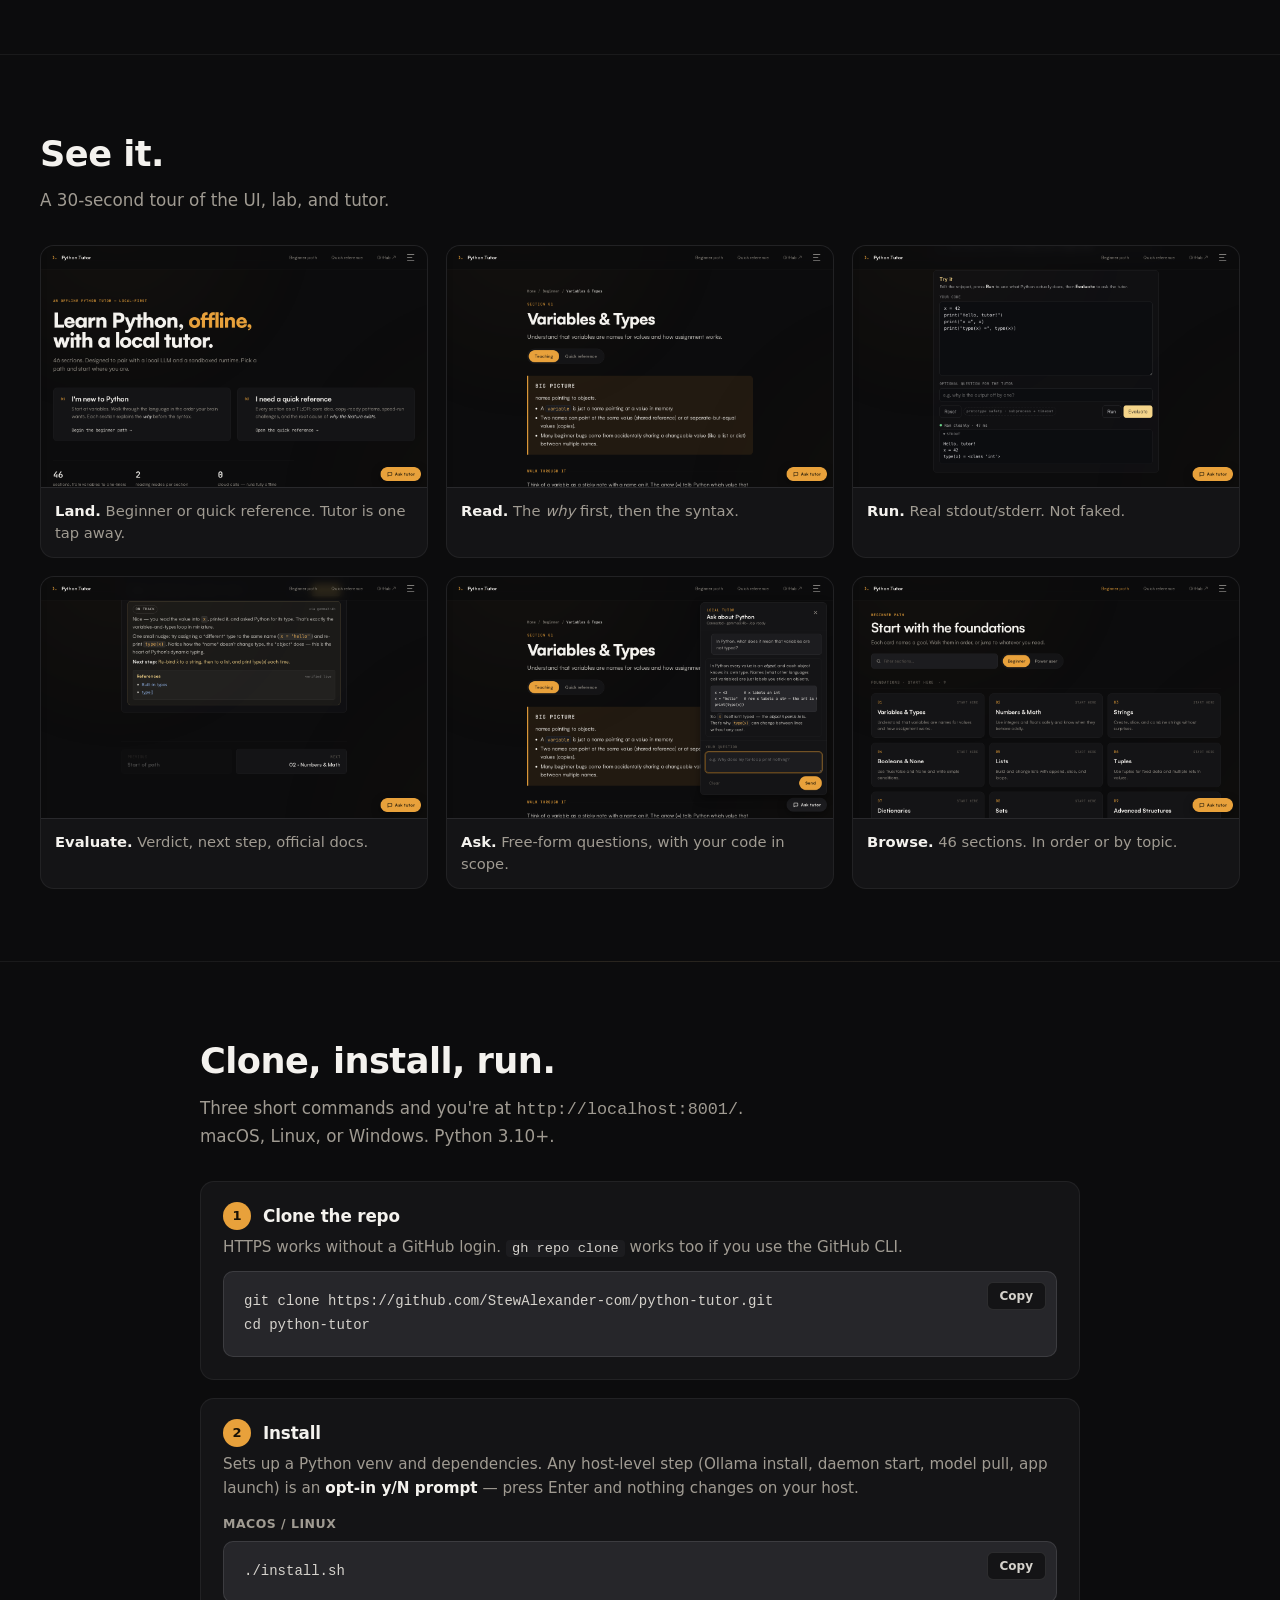
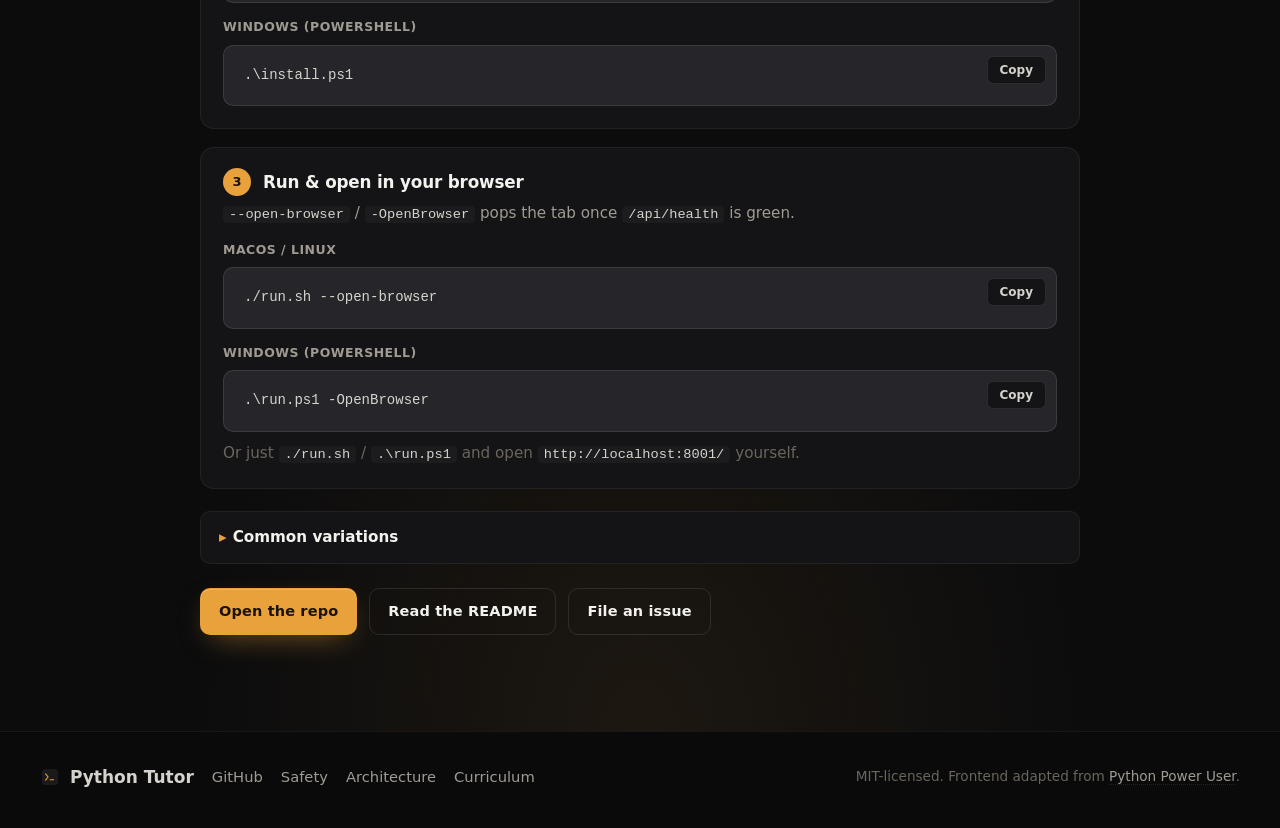
==== commit 88799174: "feat(windows): add install.ps1 / run.ps1 + Windows CI smoke Brings the offline Python tutor to Windo" ====
--- a/site/index.html
+++ b/site/index.html
@@ -54,7 +54,7 @@
     "url": "https://stewalexander-com.github.io/python-tutor/",
     "image": "https://stewalexander-com.github.io/python-tutor/assets/og-image.png",
     "applicationCategory": "EducationalApplication",
-    "operatingSystem": "macOS, Linux",
+    "operatingSystem": "macOS, Linux, Windows",
     "license": "https://opensource.org/licenses/MIT",
     "codeRepository": "https://github.com/StewAlexander-com/python-tutor",
     "offers": { "@type": "Offer", "price": "0", "priceCurrency": "USD" }
@@ -287,7 +287,7 @@
         <p class="section__lede">
           Three short commands and you're at
           <code>http://localhost:8001/</code>.
-          macOS or Linux. Python 3.10+.
+          macOS, Linux, or Windows. Python 3.10+.
         </p>
 
         <ol class="start__steps">
@@ -315,9 +315,15 @@
               <strong>opt-in y/N prompt</strong> — press Enter and nothing
               changes on your host.
             </p>
+            <div class="start__os-label">macOS / Linux</div>
             <div class="start__code start__code--with-copy">
               <pre><code id="cmd-install">./install.sh</code></pre>
-              <button class="copy-btn" type="button" data-copy-target="cmd-install" aria-label="Copy install command">Copy</button>
+              <button class="copy-btn" type="button" data-copy-target="cmd-install" aria-label="Copy install command (macOS / Linux)">Copy</button>
+            </div>
+            <div class="start__os-label">Windows (PowerShell)</div>
+            <div class="start__code start__code--with-copy">
+              <pre><code id="cmd-install-win">.\install.ps1</code></pre>
+              <button class="copy-btn" type="button" data-copy-target="cmd-install-win" aria-label="Copy install command (Windows)">Copy</button>
             </div>
           </li>
 
@@ -326,19 +332,26 @@
               <span class="start__step-num">3</span>
               <h3 class="start__step-title">Run &amp; open in your browser</h3>
             </div>
-            <p class="start__step-sub"><code>--open-browser</code> pops the tab once <code>/api/health</code> is green.</p>
+            <p class="start__step-sub"><code>--open-browser</code> / <code>-OpenBrowser</code> pops the tab once <code>/api/health</code> is green.</p>
+            <div class="start__os-label">macOS / Linux</div>
             <div class="start__code start__code--with-copy">
               <pre><code id="cmd-run">./run.sh --open-browser</code></pre>
-              <button class="copy-btn" type="button" data-copy-target="cmd-run" aria-label="Copy run command">Copy</button>
+              <button class="copy-btn" type="button" data-copy-target="cmd-run" aria-label="Copy run command (macOS / Linux)">Copy</button>
+            </div>
+            <div class="start__os-label">Windows (PowerShell)</div>
+            <div class="start__code start__code--with-copy">
+              <pre><code id="cmd-run-win">.\run.ps1 -OpenBrowser</code></pre>
+              <button class="copy-btn" type="button" data-copy-target="cmd-run-win" aria-label="Copy run command (Windows)">Copy</button>
             </div>
             <p class="start__step-sub start__step-sub--muted">
-              Or just <code>./run.sh</code> and open <code>http://localhost:8001/</code> yourself.
+              Or just <code>./run.sh</code> / <code>.\run.ps1</code> and open <code>http://localhost:8001/</code> yourself.
             </p>
           </li>
         </ol>
 
         <details class="start__more">
           <summary>Common variations</summary>
+          <div class="start__os-label">macOS / Linux</div>
           <div class="start__code start__code--with-copy">
             <pre><code id="cmd-more"><span class="t-com"># trusted host: install Ollama, pull model, launch — no prompts</span>
 ./install.sh --yes
@@ -352,7 +365,26 @@
 <span class="t-com"># pick a different model or port</span>
 ./install.sh --model llama3.1:8b
 ./run.sh --port 8042</code></pre>
-            <button class="copy-btn" type="button" data-copy-target="cmd-more" aria-label="Copy variation commands">Copy</button>
+            <button class="copy-btn" type="button" data-copy-target="cmd-more" aria-label="Copy variation commands (macOS / Linux)">Copy</button>
+          </div>
+          <div class="start__os-label">Windows (PowerShell)</div>
+          <div class="start__code start__code--with-copy">
+            <pre><code id="cmd-more-win"><span class="t-com"># trusted host: install Ollama (via winget), pull model, launch</span>
+.\install.ps1 -Yes
+
+<span class="t-com"># CI / air-gapped: never prompt, default everything to "no"</span>
+.\install.ps1 -NonInteractive
+
+<span class="t-com"># Python-only setup (skip every Ollama probe)</span>
+.\install.ps1 -SkipOllama
+
+<span class="t-com"># pick a different model or port</span>
+.\install.ps1 -Model llama3.1:8b
+.\run.ps1 -Port 8042
+
+<span class="t-com"># if PowerShell blocks the script:</span>
+powershell -ExecutionPolicy Bypass -File .\install.ps1</code></pre>
+            <button class="copy-btn" type="button" data-copy-target="cmd-more-win" aria-label="Copy variation commands (Windows)">Copy</button>
           </div>
         </details>
 
--- a/site/style.css
+++ b/site/style.css
@@ -586,6 +586,19 @@
 .start__step-sub strong { color: var(--ink-0); }
 .start__step-sub--muted { color: var(--ink-3); margin-top: 10px; margin-bottom: 0; }
 
+/* per-OS label above paired code blocks (macOS/Linux vs Windows) */
+.start__os-label {
+  margin-top: 14px;
+  margin-bottom: 6px;
+  font-family: var(--font-sans);
+  font-size: 0.78rem;
+  font-weight: 600;
+  letter-spacing: 0.04em;
+  text-transform: uppercase;
+  color: var(--ink-2);
+}
+.start__os-label:first-child { margin-top: 0; }
+
 /* code block with copy button */
 .start__code--with-copy {
   position: relative;
